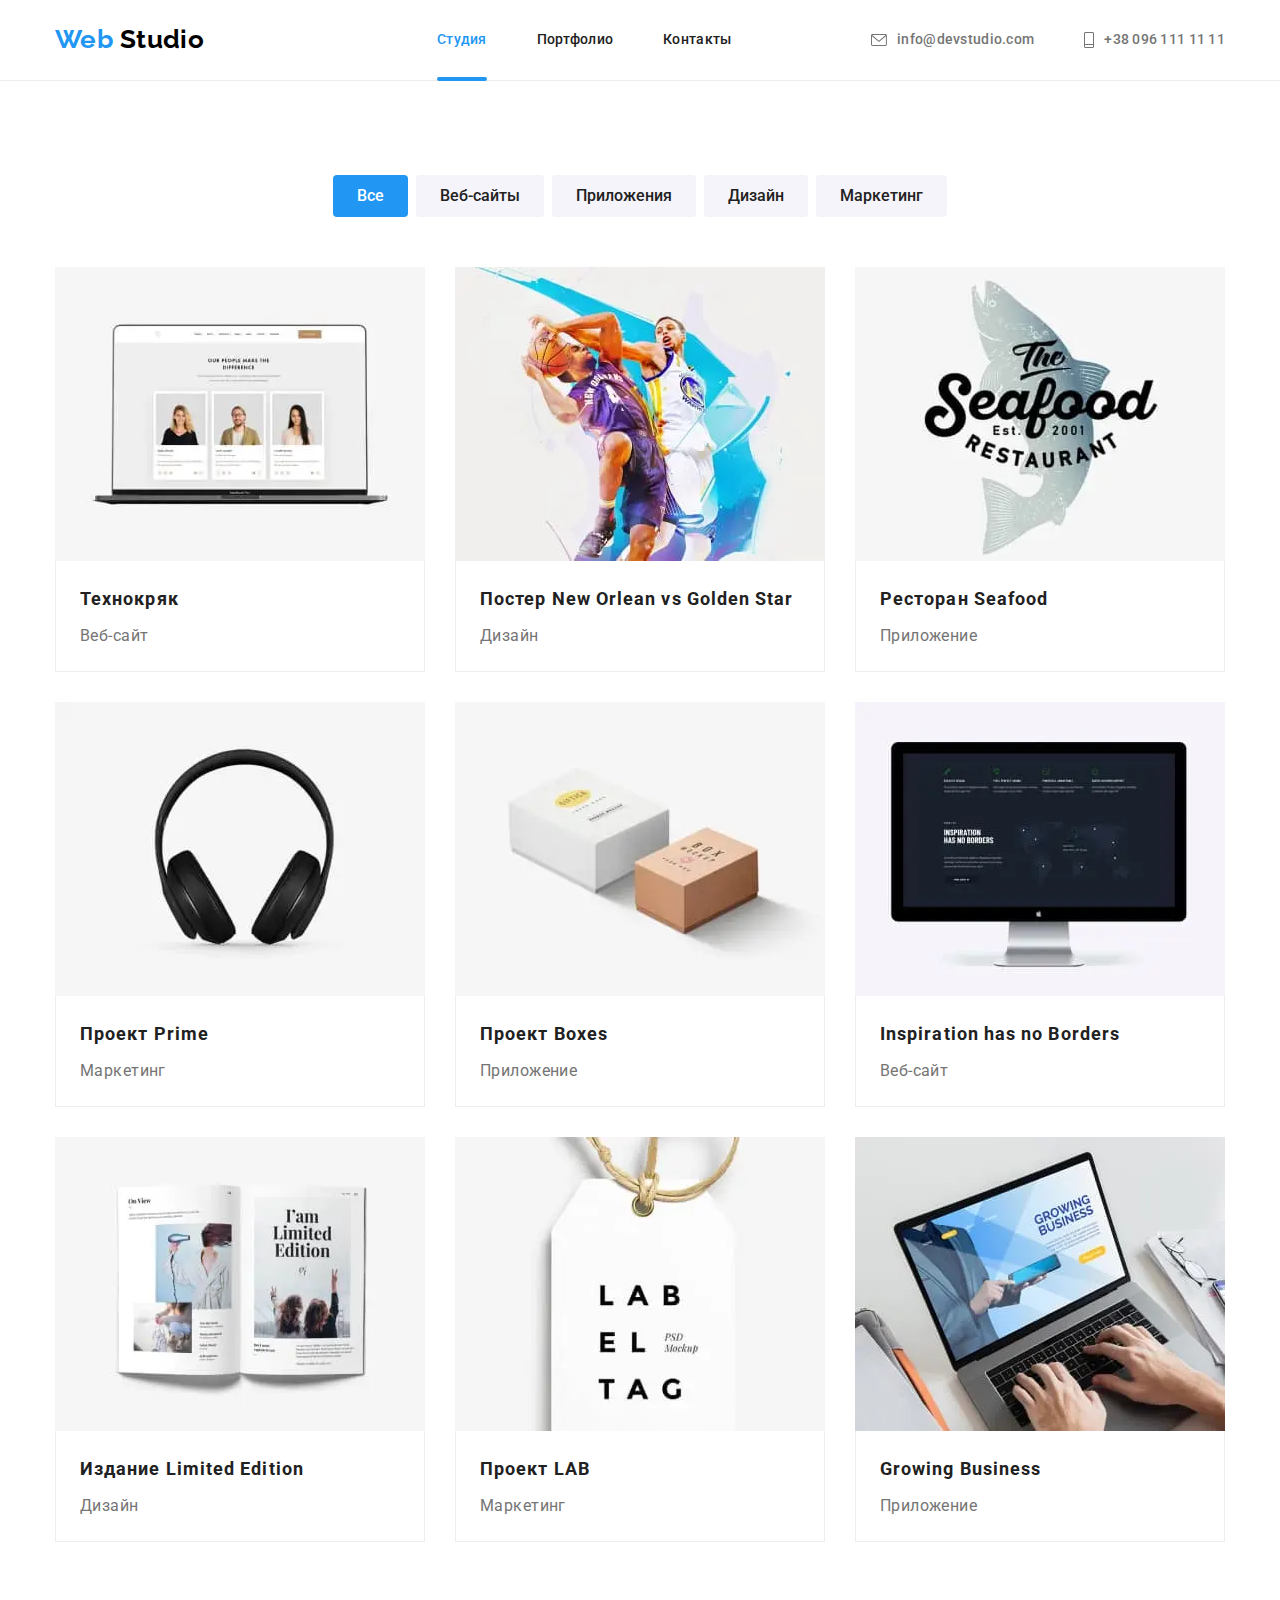
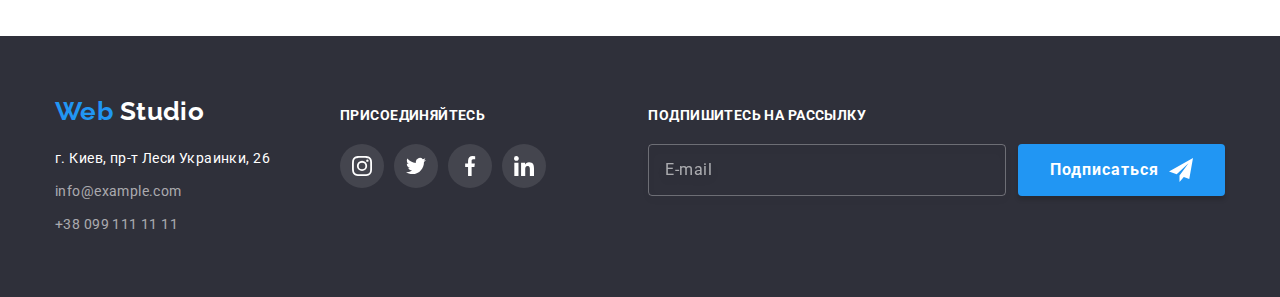
==== portfolio.html @ 39329e1b "makes adaptive layout" ====
<!DOCTYPE html>
<html lang="ru">
  <head>
    <meta charset="UTF-8" />
    <meta http-equiv="X-UA-Compatible" content="IE=edge" />
    <meta name="viewport" content="width=device-width, initial-scale=1.0" />
    <link rel="preconnect" href="https://fonts.googleapis.com" />
    <link rel="preconnect" href="https://fonts.gstatic.com" crossorigin />
    <link
      href="https://fonts.googleapis.com/css2?family=Raleway:wght@700&family=Roboto:wght@400;500;700;900&display=swap"
      rel="stylesheet"
    />
    <link
      rel="stylesheet"
      href="https://cdnjs.cloudflare.com/ajax/libs/modern-normalize/1.1.0/modern-normalize.min.css"
    />
    <link rel="stylesheet" href="./css/main.min.css" type="text/css">
    <title>Студия</title>
  </head>

  <body>
    <header class="header-page">
      <div class="container header-page__container">
        <a href="./index.html" class="logo header-page__logo"
          ><span class="logo__word">Web</span> Studio</a
        >
        <nav class="header-page__nav">
          <ul class="site-nav list">
            <li class="site-nav__item">
              <a href="./index.html" class="site-nav__link site-nav__link--current">Студия</a>
            </li>
            <li class="site-nav__item">
              <a href="./portfolio.html" class="site-nav__link">Портфолио</a>
            </li>
            <li class="site-nav__item"><a href="" class="site-nav__link">Контакты</a></li>
          </ul>
        </nav>
        <ul class="contact-list list">
          <li class="contact-list__item">
            <a href="mailto:info@devstudio.com" class="contact-list__link">
              <svg class="contact-list__icon" width="16" height="12">
                <use href="./images/icons.svg#icon-envelope"></use>
              </svg>
              info@devstudio.com
            </a>
          </li>
          <li class="contact-list__item">
            <a href="tel:+380961111111" class="contact-list__link">
              <svg class="contact-list__icon" width="10" height="16">
                <use href="./images/icons.svg#icon-smartphone"></use>
              </svg>
              +38 096 111 11 11
            </a>
          </li>
        </ul>

        <button type="button" class="header-page_mobile-menu" data-menu-open>
          <svg class="icon-burger" width="40" height="40">
            <use href="./images/icons.svg#icon-menu_burger"></use>
          </svg>
        </button>
      </div>
      <div class="mobile-menu is-hidden" data-menu>
        <div class="mobile-menu__container container">
          <button type="button" class="modal__button--close" data-menu-close>
            <svg class="modal__icon--close" width="18" height="18">
              <use href="./images/icons.svg#icon-close-black"></use>
            </svg>
          </button>
          <nav>
            <ul class="mobile-nav list">
              <li class="mobile-nav__item">
                <a href="./index.html" class="mobile-nav__link ">Студия</a>
              </li>
              <li class="mobile-nav__item">
                <a href="./portfolio.html" class="mobile-nav__link mobile-nav__link--current">Портфолио</a>
              </li>
              <li class="mobile-nav__item"><a href="" class="mobile-nav__link">Контакты</a></li>
            </ul>
          </nav>

          <ul class="mobile-contact-list list">
            <li class="mobile-contact-list__item">
              <a href="tel:+380961111111" class="mobile-contact-list__link"> +38 096 111 11 11 </a>
            </li>
            <li class="mobile-contact-list__item">
              <a href="mailto:info@devstudio.com" class="mobile-contact-list__link">
                info@devstudio.com
              </a>
            </li>
          </ul>
          <ul class="list social-links">
            <li class="social-links__item">
              <a class="social-links__link" href="#">Instagram</a>
            </li>
            <li class="social-links__item">
              <a class="social-links__link" href="#">Twitter</a>
            </li>
            <li class="social-links__item">
              <a class="social-links__link" href="#">Facebook</a>
            </li>
            <li class="social-links__item">
              <a class="social-links__link" href="#">LinkedIn</a>
            </li>
          </ul>
        </div>
      </div>
    </header>

    <main>
      <section class="portfolio-section section">
        <div class="container">
          <!-- Заголовок первого уровня, потом скрыть-->
          <h1 class="visually-hidden">Портфолио</h1>
          <ul class="portfolio-section__nav list">
            <li>
              <button type="button" class="button button--secondary button--active">Все</button>
            </li>
            <li>
              <button type="button" class="button button--secondary">Веб-сайты</button>
            </li>
            <li>
              <button type="button" class="button button--secondary">Приложения</button>
            </li>
            <li>
              <button type="button" class="button button--secondary">Дизайн</button>
            </li>
            <li>
              <button type="button" class="button button--secondary">Маркетинг</button>
            </li>
          </ul>

          <ul class="portfolio-list list">
            <li class="portfolio-list__item">
                <a class="portfolio-list__link" href="">
                  <div class="portfolio-list__overlay" >
                  <picture>
                    <source srcset="./images/portfolio/desktop/img1-desktop.webp 1x, ./images/portfolio/desktop/img1-desktop@2x.webp 2x"
                    media="(min-width: 1200px)"
                    type="image/webp"
                    />
                    <source srcset="./images/portfolio/desktop/img1-desktop.jpg 1x, ./images/portfolio/desktop/img1-desktop@2x.jpg 2x"
                    media="(min-width: 1200px)"
                    />
                    <source srcset="./images/portfolio/tablet/img1-tablet.webp 1x, ./images/portfolio/tablet/img1-tablet@2x.webp 2x"
                    media="(min-width: 768px)"
                    type="image/webp"
                    />
                    <source srcset="./images/portfolio/tablet/img1-tablet.jpg 1x, ./images/portfolio/tablet/img1-tablet@2x.jpg 2x"
                    media="(min-width: 768px)"
                    />
                    <source srcset="./images/portfolio/mobile/img1-mob.webp 1x, ./images/portfolio/mobile/img1-mob@2x.webp 2x"
                    media="(max-width: 767px)"
                    type="image/webp"
                    />
                    <source srcset="./images/portfolio/mobile/img1-mob.jpg 1x, ./images/portfolio/mobile/img1-mob@2x.jpg 2x"
                    media="(max-width: 767px)"
                    />
                      <img
                  src="./images/portfolio/mobile/img1-mob.jpg"
                  class="portfolio-list__img"
                  alt="Технокряк"
                  width="370"
                  height="294"
                      />
                    </picture>
                      <p class="portfolio-list__text">Ресурс предлагает комплексные предложения с разным уровнем функционала и сервисов. Все это позволит посетителю получить исчерпывающие сведения о компании или частном лице.</p>
              </div>
              <div class="portfolio-list__content">
                <h2 class="portfolio-list__title">Технокряк</h2>
                <p class="portfolio-list__descrp">Веб-сайт</p>
              </div>
    
              </a>
            </li>
            <li class="portfolio-list__item">
              <a class="portfolio-list__link" href="">
            <div class="portfolio-list__overlay">    
              <picture>
                    <source srcset="./images/portfolio/desktop/img2-desktop.webp 1x, ./images/portfolio/desktop/img2-desktop@2x.webp 2x"
                    media="(min-width: 1200px)"
                    type="image/webp"
                    />
                    <source srcset="./images/portfolio/desktop/img2-desktop.jpg 1x, ./images/portfolio/desktop/img2-desktop@2x.jpg 2x"
                    media="(min-width: 1200px)"
                    />
                    <source srcset="./images/portfolio/tablet/img2-tablet.webp 1x, ./images/portfolio/tablet/img2-tablet@2x.webp 2x"
                    media="(min-width: 768px)"
                    type="image/webp"
                    />
                    <source srcset="./images/portfolio/tablet/img2-tablet.jpg 1x, ./images/portfolio/tablet/img2-tablet@2x.jpg 2x"
                    media="(min-width: 768px)"
                    />
                    <source srcset="./images/portfolio/mobile/img2-mob.webp 1x, ./images/portfolio/mobile/img2-mob@2x.webp 2x"
                    media="(max-width: 767px)"
                    type="image/webp"
                    />
                    <source srcset="./images/portfolio/mobile/img2-mob.jpg 1x, ./images/portfolio/mobile/img2-mob@2x.jpg 2x"
                    media="(max-width: 767px)"
                    />
                     <img
                  src="./images/portfolio/mobile/img2-mob.jpg"
                  class="portfolio-list__img"
                  alt="Постер New
                Orlean vs Golden Star"
                  width="370"
                  height="294"/>
                    </picture>            
                
                      <p class="portfolio-list__text">Ресурс предлагает комплексные предложения с разным уровнем функционала и сервисов. Все это позволит посетителю получить исчерпывающие сведения о компании или частном лице.</p>
                </div>
              <div class="portfolio-list__content">
                <h2 class="portfolio-list__title"">
                  Постер <span lang="en">New Orlean vs Golden Star</span>
                </h2>
                <p class="portfolio-list__descrp">Дизайн</p>
              </div>
              </a>
            </li>
              
            <li class="portfolio-list__item">
              <a class="portfolio-list__link" href="">
                <div class="portfolio-list__overlay">
                  <picture>
                    <source srcset="./images/portfolio/desktop/img3-desktop.webp 1x, ./images/portfolio/desktop/img3-desktop@2x.webp 2x"
                    media="(min-width: 1200px)"
                    type="image/webp"
                    />
                    <source srcset="./images/portfolio/desktop/img3-desktop.jpg 1x, ./images/portfolio/desktop/img3-desktop@2x.jpg 2x"
                    media="(min-width: 1200px)"
                    />
                    <source srcset="./images/portfolio/tablet/img3-tablet.webp 1x, ./images/portfolio/tablet/img3-tablet@2x.webp 2x"
                    media="(min-width: 768px)"
                    type="image/webp"
                    />
                    <source srcset="./images/portfolio/tablet/img3-tablet.jpg 1x, ./images/portfolio/tablet/img3-tablet@2x.jpg 2x"
                    media="(min-width: 768px)"
                    />
                    <source srcset="./images/portfolio/mobile/img3-mob.webp 1x, ./images/portfolio/mobile/img3-mob@2x.webp 2x"
                    media="(max-width: 767px)"
                    type="image/webp"
                    />
                    <source srcset="./images/portfolio/mobile/img3-mob.jpg 1x, ./images/portfolio/mobile/img3-mob@2x.jpg 2x"
                    media="(max-width: 767px)"
                    />
                     <img
                  src="./images/portfolio/mobile/img3-mob.jpg"
                  class="portfolio-list__img"
                  alt="Ресторан
                Seafood"
                  width="370"
                  height="294"
                />
                    </picture>
                  
                      <p class="portfolio-list__text">Ресурс предлагает комплексные предложения с разным уровнем функционала и сервисов. Все это позволит посетителю получить исчерпывающие сведения о компании или частном лице.</p>
                </div>
              
              <div class="portfolio-list__content">
                <h2 class="portfolio-list__title"">Ресторан <span lang="en">Seafood</span></h2>
                <p class="portfolio-list__descrp">Приложение</p>
              </div>
              </a>
            </li>
            <li class="portfolio-list__item">
              <a class="portfolio-list__link" href="">
                <div class="portfolio-list__overlay">
                  <picture>
                    <source srcset="./images/portfolio/desktop/img4-desktop.webp 1x, ./images/portfolio/desktop/img4-desktop@2x.webp 2x"
                    media="(min-width: 1200px)"
                    type="image/webp"
                    />
                    <source srcset="./images/portfolio/desktop/img4-desktop.jpg 1x, ./images/portfolio/desktop/img4-desktop@2x.jpg 2x"
                    media="(min-width: 1200px)"
                    />
                    <source srcset="./images/portfolio/tablet/img4-tablet.webp 1x, ./images/portfolio/tablet/img4-tablet@2x.webp 2x"
                    media="(min-width: 768px)"
                    type="image/webp"
                    />
                    <source srcset="./images/portfolio/tablet/img4-tablet.jpg 1x, ./images/portfolio/tablet/img4-tablet@2x.jpg 2x"
                    media="(min-width: 768px)"
                    />
                    <source srcset="./images/portfolio/mobile/img4-mob.webp 1x, ./images/portfolio/mobile/img4-mob@2x.webp 2x"
                    media="(max-width: 767px)"
                    type="image/webp"
                    />
                    <source srcset="./images/portfolio/mobile/img4-mob.jpg 1x, ./images/portfolio/mobile/img4-mob@2x.jpg 2x"
                    media="(max-width: 767px)"
                    />
                     <img
                  src="./images/portfolio/mobile/img4-mob.jpg"
                  class="portfolio-list__img"
                  alt="Проект
                Prime"
                  width="370"
                  height="294"
                    />
                    </picture>
                      <p class="portfolio-list__text">Ресурс предлагает комплексные предложения с разным уровнем функционала и сервисов. Все это позволит посетителю получить исчерпывающие сведения о компании или частном лице.</p>
                </div>
              <div class="portfolio-list__content">
                <h2 class="portfolio-list__title"">Проект <span lang="en">Prime</span></h2>
                <p class="portfolio-list__descrp">Маркетинг</p>
              </div>
              </a>
            </li>
            <li class="portfolio-list__item">
              <a class="portfolio-list__link" href="">
                <div class="portfolio-list__overlay">
                  <picture>
                    <source srcset="./images/portfolio/desktop/img5-desktop.webp 1x, ./images/portfolio/desktop/img5-desktop@2x.webp 2x"
                    media="(min-width: 1200px)"
                    type="image/webp"
                    />
                    <source srcset="./images/portfolio/desktop/img5-desktop.jpg 1x, ./images/portfolio/desktop/img5-desktop@2x.jpg 2x"
                    media="(min-width: 1200px)"
                    />
                    <source srcset="./images/portfolio/tablet/img5-tablet.webp 1x, ./images/portfolio/tablet/img5-tablet@2x.webp 2x"
                    media="(min-width: 768px)"
                    type="image/webp"
                    />
                    <source srcset="./images/portfolio/tablet/img5-tablet.jpg 1x, ./images/portfolio/tablet/img5-tablet@2x.jpg 2x"
                    media="(min-width: 768px)"
                    />
                    <source srcset="./images/portfolio/mobile/img5-mob.webp 1x, ./images/portfolio/mobile/img5-mob@2x.webp 2x"
                    media="(max-width: 767px)"
                    type="image/webp"
                    />
                    <source srcset="./images/portfolio/mobile/img5-mob.jpg 1x, ./images/portfolio/mobile/img5-mob@2x.jpg 2x"
                    media="(max-width: 767px)"
                    />
                     <img
                  src="./images/portfolio/mobile/img5-mob.jpg"
                  class="portfolio-list__img"
                  alt="Проект
                Boxes"
                  width="370"
                  height="294"
                />
                    </picture>
                  
               <p class="portfolio-list__text">Ресурс предлагает комплексные предложения с разным уровнем функционала и сервисов. Все это позволит посетителю получить исчерпывающие сведения о компании или частном лице.</p>

                </div>
              
              <div class="portfolio-list__content">
                <h2 class="portfolio-list__title"">Проект <span lang="en">Boxes</span></h2>
                <p class="portfolio-list__descrp">Приложение</p>
              </div>
              </a>
            </li>
            <li class="portfolio-list__item">
              <a class="portfolio-list__link" href="">
                <div class="portfolio-list__overlay">
                   <picture>
                    <source srcset="./images/portfolio/desktop/img6-desktop.webp 1x, ./images/portfolio/desktop/img6-desktop@2x.webp 2x"
                    media="(min-width: 1200px)"
                    type="image/webp"
                    />
                    <source srcset="./images/portfolio/desktop/img6-desktop.jpg 1x, ./images/portfolio/desktop/img6-desktop@2x.jpg 2x"
                    media="(min-width: 1200px)"
                    />
                    <source srcset="./images/portfolio/tablet/img6-tablet.webp 1x, ./images/portfolio/tablet/img6-tablet@2x.webp 2x"
                    media="(min-width: 768px)"
                    type="image/webp"
                    />
                    <source srcset="./images/portfolio/tablet/img6-tablet.jpg 1x, ./images/portfolio/tablet/img6-tablet@2x.jpg 2x"
                    media="(min-width: 768px)"
                    />
                    <source srcset="./images/portfolio/mobile/img6-mob.webp 1x, ./images/portfolio/mobile/img6-mob@2x.webp 2x"
                    media="(max-width: 767px)"
                    type="image/webp"
                    />
                    <source srcset="./images/portfolio/mobile/img6-mob.jpg 1x, ./images/portfolio/mobile/img6-mob@2x.jpg 2x"
                    media="(max-width: 767px)"
                    />
                     <img
                  src="./images/portfolio/mobile/img6-mob.jpg"
                  class="portfolio-list__img"
                  alt="Inspiration
                has no Borders"
                  width="370"
                  height="294"
              />
                    </picture>
                  
                      <p class="portfolio-list__text">Ресурс предлагает комплексные предложения с разным уровнем функционала и сервисов. Все это позволит посетителю получить исчерпывающие сведения о компании или частном лице.</p>

                </div>
              <div class="portfolio-list__content">
                <h2 class="portfolio-list__title"" lang="en">Inspiration has no Borders</h2>
                <p class="portfolio-list__descrp">Веб-сайт</p>
              </div>
              </a>
            </li>
            <li class="portfolio-list__item">
              <a class="portfolio-list__link" href="">
                <div class="portfolio-list__overlay">
                  <picture>
                    <source srcset="./images/portfolio/desktop/img7-desktop.webp 1x, ./images/portfolio/desktop/img7-desktop@2x.webp 2x"
                    media="(min-width: 1200px)"
                    type="image/webp"
                    />
                    <source srcset="./images/portfolio/desktop/img7-desktop.jpg 1x, ./images/portfolio/desktop/img7-desktop@2x.jpg 2x"
                    media="(min-width: 1200px)"
                    />
                    <source srcset="./images/portfolio/tablet/img7-tablet.webp 1x, ./images/portfolio/tablet/img7-tablet@2x.webp 2x"
                    media="(min-width: 768px)"
                    type="image/webp"
                    />
                    <source srcset="./images/portfolio/tablet/img7-tablet.jpg 1x, ./images/portfolio/tablet/img7-tablet@2x.jpg 2x"
                    media="(min-width: 768px)"
                    />
                    <source srcset="./images/portfolio/mobile/img7-mob.webp 1x, ./images/portfolio/mobile/img7-mob@2x.webp 2x"
                    media="(max-width: 767px)"
                    type="image/webp"
                    />
                    <source srcset="./images/portfolio/mobile/img7-mob.jpg 1x, ./images/portfolio/mobile/img7-mob@2x.jpg 2x"
                    media="(max-width: 767px)"
                    />
                     <img
                  src="./images/portfolio/mobile/img7-mob.jpg"
                  class="portfolio-list__img"
                  alt="Издание
                Limited Edition"
                  width="370"
                  height="294"
              />
                    </picture>
                  
                      <p class="portfolio-list__text">Ресурс предлагает комплексные предложения с разным уровнем функционала и сервисов. Все это позволит посетителю получить исчерпывающие сведения о компании или частном лице.</p>
                </div>
              <div class="portfolio-list__content">
                <h2 class="portfolio-list__title"">Издание <span lang="en">Limited Edition</span></h2>
                <p class="portfolio-list__descrp">Дизайн</p>
              </div>
              </a>
            </li>
            <li class="portfolio-list__item">
              <a class="portfolio-list__link" href="">
                <div class="portfolio-list__overlay">
                  <picture>
                    <source srcset="./images/portfolio/desktop/img8-desktop.webp 1x, ./images/portfolio/desktop/img8-desktop@2x.webp 2x"
                    media="(min-width: 1200px)"
                    type="image/webp"
                    />
                    <source srcset="./images/portfolio/desktop/img8-desktop.jpg 1x, ./images/portfolio/desktop/img8-desktop@2x.jpg 2x"
                    media="(min-width: 1200px)"
                    />
                    <source srcset="./images/portfolio/tablet/img8-tablet.webp 1x, ./images/portfolio/tablet/img8-tablet@2x.webp 2x"
                    media="(min-width: 768px)"
                    type="image/webp"
                    />
                    <source srcset="./images/portfolio/tablet/img8-tablet.jpg 1x, ./images/portfolio/tablet/img8-tablet@2x.jpg 2x"
                    media="(min-width: 768px)"
                    />
                    <source srcset="./images/portfolio/mobile/img8-mob.webp 1x, ./images/portfolio/mobile/img8-mob@2x.webp 2x"
                    media="(max-width: 767px)"
                    type="image/webp"
                    />
                    <source srcset="./images/portfolio/mobile/img8-mob.jpg 1x, ./images/portfolio/mobile/img8-mob@2x.jpg 2x"
                    media="(max-width: 767px)"
                    />
                     <img
                  src="./images/portfolio/mobile/img8-mob.jpg"
                  class="portfolio-list__img"
                  alt="Проект LAB"
                  width="370"
                  height="294"
              />
                    </picture>
                  
                      <p class="portfolio-list__text">Ресурс предлагает комплексные предложения с разным уровнем функционала и сервисов. Все это позволит посетителю получить исчерпывающие сведения о компании или частном лице.</p>
                </div>
              <div class="portfolio-list__content">
                <h2 class="portfolio-list__title"">Проект <span lang="en">LAB</span></h2>
                <p class="portfolio-list__descrp">Маркетинг</p>
              </div>
              </a>
            </li>
            <li class="portfolio-list__item">
              <a class="portfolio-list__link" href="">
                <div class="portfolio-list__overlay">
                  <picture>
                    <source srcset="./images/portfolio/desktop/img9-desktop.webp 1x, ./images/portfolio/desktop/img9-desktop@2x.webp 2x"
                    media="(min-width: 1200px)"
                    type="image/webp"
                    />
                    <source srcset="./images/portfolio/desktop/img9-desktop.jpg 1x, ./images/portfolio/desktop/img9-desktop@2x.jpg 2x"
                    media="(min-width: 1200px)"
                    />
                    <source srcset="./images/portfolio/tablet/img9-tablet.webp 1x, ./images/portfolio/tablet/img9-tablet@2x.webp 2x"
                    media="(min-width: 768px)"
                    type="image/webp"
                    />
                    <source srcset="./images/portfolio/tablet/img9-tablet.jpg 1x, ./images/portfolio/tablet/img9-tablet@2x.jpg 2x"
                    media="(min-width: 768px)"
                    />
                    <source srcset="./images/portfolio/mobile/img9-mob.webp 1x, ./images/portfolio/mobile/img9-mob@2x.webp 2x"
                    media="(max-width: 767px)"
                    type="image/webp"
                    />
                    <source srcset="./images/portfolio/mobile/img9-mob.jpg 1x, ./images/portfolio/mobile/img9-mob@2x.jpg 2x"
                    media="(max-width: 767px)"
                    />
                     <img
                  src="./images/portfolio/mobile/img9-mob.jpg"
                  class="portfolio-list__img"
                  alt="Growing
                Business"
                  width="370"
                  height="294"
              />
                    </picture>
                  
                      <p class="portfolio-list__text">Ресурс предлагает комплексные предложения с разным уровнем функционала и сервисов. Все это позволит посетителю получить исчерпывающие сведения о компании или частном лице.</p>
                </div>
              <div class="portfolio-list__content">
                <h2 class="portfolio-list__title"" lang="en">Growing Business</h2>
                <p class="portfolio-list__descrp">Приложение</p>
              </div>
              </a>
            </li>
          </ul>
        </div>
      </section>
    </main>

    <footer class="page-footer">
      <div class="page-footer__container container">
        <div class="page-footer__address">
          <a href="./index.html" class="logo page-footer__logo">
            <span class="logo__word">Web</span> Studio
          </a>
          <address>
            <ul class="page-footer__list list">
              <li class="page-footer__item">
                <a
                  href="https://goo.gl/maps/piqngm7oDQpEDh6u6"
                  class="page-footer__link--address"
                  target="_blank"
                  rel="noopener nofollow noreferrer"
                >
                  г. Киев, пр-т Леси Украинки, 26</a
                >
              </li>
              <li class="page-footer__item">
                <a href="mailto:info@example.com" class="page-footer__link--mail"
                  >info@example.com</a
                >
              </li>
              <li class="page-footer__item">
                <a href="tel:+380991111111" class="page-footer__link--tel">+38 099 111 11 11</a>
              </li>
            </ul>
          </address>
        </div>
        <div class="page-footer__social">
          <p class="page-footer__title">присоединяйтесь</p>
          <ul class="list social-list">
            <li class="social-list__item">
              <a class="social-list__link social-list__link--dark" href="">
                <svg class="social-list__icon" width="20" height="20">
                  <use href="./images/icons.svg#icon-instagram2"></use>
                </svg>
              </a>
            </li>
            <li class="social-list__item">
              <a class="social-list__link social-list__link--dark" href="">
                <svg class="social-list__icon" width="20" height="20">
                  <use href="./images/icons.svg#icon-twitter2"></use>
                </svg>
              </a>
            </li>
            <li class="social-list__item">
              <a class="social-list__link social-list__link--dark" href="">
                <svg class="social-list__icon" width="20" height="20">
                  <use href="./images/icons.svg#icon-facebook2"></use>
                </svg>
              </a>
            </li>
            <li class="social-list__item">
              <a class="social-list__link social-list__link--dark" href="">
                <svg class="social-list__icon" width="20" height="20">
                  <use href="./images/icons.svg#icon-linkedin2"></use>
                </svg>
              </a>
            </li>
          </ul>
        </div>
        <div class="page-footer__subscribe">
          <p class="page-footer__title">Подпишитесь на рассылку</p>

          <form class="page-footer__form">
            <label for="footer-email" class="page-footer__label"></label>
            <input
              class="page-footer__input"
              type="email"
              name="email"
              placeholder="E-mail"
              id="footer-email"
            />
            <button class="page-footer__button button--primary" type="submit">
              Подписаться
              <svg class="page-footer__icon--send" width="24" height="24">
                <use href="./images/icons.svg#icon-send"></use>
              </svg>
            </button>
          </form>
        </div>
      </div>
    </footer>
    <script src="./js/mobile-menu.js"></script>
  </body>
</html>
---- css/main.min.css ----
:root{--title-text-color: #212121;--primary-text-color: #757575;--accent-color: #2196f3;--button-white-color: #ffffff;--background-section: #2f303a;--background-color: #f5f4fa}.visually-hidden{position:absolute;width:1px;height:1px;margin:-1px;border:0;padding:0;white-space:nowrap;-webkit-clip-path:inset(100%);clip-path:inset(100%);clip:rect(0 0 0 0);overflow:hidden}html{-webkit-box-sizing:border-box;box-sizing:border-box}*,*::after,*::before{-webkit-box-sizing:inherit;box-sizing:inherit}h1,h2,h3,h4,h5,h6,p{margin-top:0}a{text-decoration:none;color:inherit}address{font-style:normal}body{color:var(--primary-text-color);font-family:"Roboto",sans-serif;letter-spacing:.03em;font-size:14px;line-height:1.71}.list{list-style:none;padding-left:0;margin:0}.container{padding-left:15px;padding-right:15px;margin-left:auto;margin-right:auto;max-width:480px}@media screen and (min-width: 768px){.container{max-width:768px}}@media screen and (min-width: 1200px){.container{max-width:1200px}}.section{padding-top:60px;padding-bottom:60px}@media screen and (min-width: 1200px){.section{padding-top:94px;padding-bottom:94px}}.backdrop{position:fixed;top:0;left:0;width:100%;height:100%;opacity:1;background-color:rgba(0,0,0,.2);-webkit-transition:opacity 250ms cubic-bezier(0.4, 0, 0.2, 1),visibility 250ms cubic-bezier(0.4, 0, 0.2, 1);transition:opacity 250ms cubic-bezier(0.4, 0, 0.2, 1),visibility 250ms cubic-bezier(0.4, 0, 0.2, 1);overflow-y:scroll}.backdrop.is-hidden{visibility:hidden;opacity:0;pointer-events:none}.button{font-size:16px;text-align:center;cursor:pointer;font-family:inherit;border-color:rgba(0,0,0,0);border-radius:4px}.button--primary{color:var(--button-white-color);background-color:var(--accent-color);font-weight:700;line-height:1.88;letter-spacing:.06em;padding:10px 32px;min-width:200px;-webkit-transition:color 250ms cubic-bezier(0.4, 0, 0.2, 1),background-color 250ms cubic-bezier(0.4, 0, 0.2, 1);transition:color 250ms cubic-bezier(0.4, 0, 0.2, 1),background-color 250ms cubic-bezier(0.4, 0, 0.2, 1)}.button--primary:hover,.button--primary:focus{outline:none;color:var(--title-text-color);background-color:var(--background-color)}.button--secondary{display:inline-block;color:var(--title-text-color);background-color:var(--background-color);font-weight:500;line-height:1.62;padding:6px 22px;-webkit-transition:color 250ms cubic-bezier(0.4, 0, 0.2, 1),background-color 250ms cubic-bezier(0.4, 0, 0.2, 1);transition:color 250ms cubic-bezier(0.4, 0, 0.2, 1),background-color 250ms cubic-bezier(0.4, 0, 0.2, 1)}.button--secondary:not(:last-child){margin-right:8px}.button--secondary:hover,.button--secondary:focus{outline:none;color:var(--button-white-color);background-color:var(--accent-color)}.logo{color:#000;text-decoration:none;font-family:"Raleway",sans-serif;font-weight:700;font-size:26px;line-height:1.2}.logo:focus{outline:none}.logo__word{color:#2196f3}.section-title{color:var(--title-text-color);font-size:36px;line-height:1.16;text-align:center;margin-top:0px;margin-bottom:50px}.social-list{display:-webkit-box;display:-ms-flexbox;display:flex;gap:10px;-webkit-box-align:center;-ms-flex-align:center;align-items:center;-webkit-box-pack:center;-ms-flex-pack:center;justify-content:center}.social-list__link{width:44px;height:44px;border-radius:50%;fill:#afb1b8;padding:12px;display:-webkit-box;display:-ms-flexbox;display:flex;background-color:inherit;-webkit-transition:background-color 250ms cubic-bezier(0.4, 0, 0.2, 1);transition:background-color 250ms cubic-bezier(0.4, 0, 0.2, 1)}.social-list__link:hover,.social-list__link:focus{outline:none;background-color:var(--accent-color);border-radius:50%;width:44px;height:44px}.social-list__icon{fill:#afb1b8;-webkit-transition:fill 250ms cubic-bezier(0.4, 0, 0.2, 1);transition:fill 250ms cubic-bezier(0.4, 0, 0.2, 1)}.social-list__link:hover .social-list__icon,.social-list__link:focus .social-list__icon{outline:none;fill:var(--button-white-color)}.modal{padding:40px;width:96%;height:96%;max-width:528px;max-height:581px;position:absolute;top:50%;left:50%;overflow:auto;-webkit-transform:translate(-50%, -50%) scale(1);transform:translate(-50%, -50%) scale(1);background-color:var(--button-white-color);-webkit-box-shadow:0px 1px 3px rgba(0,0,0,.12),0px 1px 1px rgba(0,0,0,.14),0px 2px 1px rgba(0,0,0,.2);box-shadow:0px 1px 3px rgba(0,0,0,.12),0px 1px 1px rgba(0,0,0,.14),0px 2px 1px rgba(0,0,0,.2);border-radius:4px;-webkit-transition-property:-webkit-transform;transition-property:-webkit-transform;transition-property:transform;transition-property:transform, -webkit-transform;-webkit-transition-duration:250ms;transition-duration:250ms;-webkit-transition-timing-function:cubic-bezier(0.4, 0, 0.2, 1);transition-timing-function:cubic-bezier(0.4, 0, 0.2, 1)}.backdrop.is-hidden .modal{-webkit-transform:translate(-50%, -50%) scale(0);transform:translate(-50%, -50%) scale(0)}@media screen and (max-width: 1199px){.modal{max-width:450px;max-height:609px}}.modal__title{display:block;margin-bottom:12px;text-align:center;color:var(--title-text-color);font-weight:700;font-size:20px;line-height:1.5}@media screen and (min-width: 1200px){.modal__title{line-height:1.15}}.modal__label{display:block;font-size:12px;line-height:1.17;letter-spacing:.01em;color:var(--primary-text-color);margin-bottom:4px}.modal__field{display:block;position:relative;margin-bottom:10px}.modal__input{width:100%;border:1px solid rgba(33,33,33,.2);border-radius:4px;padding-top:10px;padding-bottom:10px;padding-left:40px;padding-right:40px;-webkit-transition:border 250ms cubic-bezier(0.4, 0, 0.2, 1);transition:border 250ms cubic-bezier(0.4, 0, 0.2, 1)}.modal__field:focus-within .modal__input{outline:rgba(0,0,0,0);border:1px solid var(--accent-color)}.modal__icon{position:absolute;top:50%;left:12px;-webkit-transform:translateY(-50%);transform:translateY(-50%);-webkit-transition:fill 250ms cubic-bezier(0.4, 0, 0.2, 1);transition:fill 250ms cubic-bezier(0.4, 0, 0.2, 1)}.modal__field:focus-within .modal__icon{fill:var(--accent-color)}.modal__field--textarea{display:block;line-height:0}.modal__textarea{resize:none;padding:12px 16px;width:100%;height:120px;margin-bottom:20px;border:1px solid rgba(33,33,33,.2);border-radius:4px;-webkit-transition:border 250ms cubic-bezier(0.4, 0, 0.2, 1);transition:border 250ms cubic-bezier(0.4, 0, 0.2, 1)}.modal__textarea::-webkit-input-placeholder{font-size:14px;line-height:1.14;letter-spacing:.01em;color:rgba(117,117,117,.5)}.modal__textarea::-moz-placeholder{font-size:14px;line-height:1.14;letter-spacing:.01em;color:rgba(117,117,117,.5)}.modal__textarea:-ms-input-placeholder{font-size:14px;line-height:1.14;letter-spacing:.01em;color:rgba(117,117,117,.5)}.modal__textarea::-ms-input-placeholder{font-size:14px;line-height:1.14;letter-spacing:.01em;color:rgba(117,117,117,.5)}.modal__textarea::placeholder{font-size:14px;line-height:1.14;letter-spacing:.01em;color:rgba(117,117,117,.5)}.modal__field--textarea:focus-within .modal__textarea{outline:rgba(0,0,0,0);border:1px solid var(--accent-color)}.modal__agreement{position:relative}.modal__checkbox{display:-webkit-box;display:-ms-flexbox;display:flex;-webkit-box-pack:center;-ms-flex-pack:center;justify-content:center}.modal__label--checkbox{display:-webkit-box;display:-ms-flexbox;display:flex;-ms-flex-wrap:wrap;flex-wrap:wrap;-webkit-box-align:center;-ms-flex-align:center;align-items:center;line-height:1.71;cursor:pointer;margin-bottom:30px;text-align:center}.modal__label--checkbox:hover{color:var(--accent-color)}@media screen and (max-width: 1199px){.modal__label--checkbox{font-size:12px;line-height:1.16}}.modal__link{text-decoration:underline;color:var(--accent-color);margin-left:3px}.modal__link:focus{outline:rgba(0,0,0,0);font-weight:600}.modal__icon--uncheck{display:inline-block;width:16px;height:15px;border:2px solid var(--title-text-color);border-radius:2px;margin-right:7px;-webkit-transition:background-color 250ms cubic-bezier(0.4, 0, 0.2, 1),border 250ms cubic-bezier(0.4, 0, 0.2, 1);transition:background-color 250ms cubic-bezier(0.4, 0, 0.2, 1),border 250ms cubic-bezier(0.4, 0, 0.2, 1)}.modal__checkbox:checked~.modal__icon--uncheck{background-color:var(--accent-color);border:none}.modal__checkbox:focus~.modal__icon--uncheck{border:2px solid var(--accent-color)}.modal__icon--check{position:absolute;fill:rgba(0,0,0,0);top:4.5px;left:0;padding-top:3.5px;padding-right:1.5px;padding-bottom:3px;padding-left:3px;-webkit-transition:fill 250ms cubic-bezier(0.4, 0, 0.2, 1);transition:fill 250ms cubic-bezier(0.4, 0, 0.2, 1)}.modal__checkbox:checked~.modal__icon--check{fill:var(--button-white-color)}@media screen and (max-width: 1199px){.modal__icon--check{top:0}}.modal__button{display:block;border:rgba(0,0,0,0);padding:10px 55px;margin-right:auto;margin-left:auto;-webkit-box-shadow:0px 4px 4px rgba(0,0,0,.15);box-shadow:0px 4px 4px rgba(0,0,0,.15);border-radius:4px;font-size:16px;-webkit-transition:color 250ms cubic-bezier(0.4, 0, 0.2, 1),background-color 250ms cubic-bezier(0.4, 0, 0.2, 1);transition:color 250ms cubic-bezier(0.4, 0, 0.2, 1),background-color 250ms cubic-bezier(0.4, 0, 0.2, 1)}.modal__button:hover,.modal__button:focus{color:var(--button-white-color);background-color:#188ce8}.modal__button--close{position:absolute;display:-webkit-box;display:-ms-flexbox;display:flex;-webkit-box-pack:center;-ms-flex-pack:center;justify-content:center;-webkit-box-align:center;-ms-flex-align:center;align-items:center;width:30px;height:30px;padding:0;top:8px;right:8px;background-color:#fff;border:1px solid rgba(0,0,0,.1);border-radius:50%;-webkit-transition:border 250ms cubic-bezier(0.4, 0, 0.2, 1);transition:border 250ms cubic-bezier(0.4, 0, 0.2, 1)}.modal__button--close:hover,.modal__button--close:focus{outline:none;border:1px solid var(--accent-color)}.modal__icon--close{display:block;fill:#000;-webkit-transition:fill 250ms cubic-bezier(0.4, 0, 0.2, 1);transition:fill 250ms cubic-bezier(0.4, 0, 0.2, 1)}.modal__button--close:hover .modal__icon--close,.modal__button--close:focus .modal__icon--close{fill:var(--accent-color)}@media screen and (max-width: 767px){.mobile-menu{position:fixed;top:0;left:0;width:100%;height:100%;overflow:auto;z-index:100;visibility:visible;opacity:1;pointer-events:auto;background-color:#fff;-webkit-transition:opacity 250ms cubic-bezier(0.4, 0, 0.2, 1),visibility 250ms cubic-bezier(0.4, 0, 0.2, 1);transition:opacity 250ms cubic-bezier(0.4, 0, 0.2, 1),visibility 250ms cubic-bezier(0.4, 0, 0.2, 1)}.mobile-menu.is-hidden{visibility:hidden;opacity:0;pointer-events:none}.mobile-menu__container{position:relative;padding:48px 40px}.mobile-nav{margin-bottom:302px}.mobile-nav__item:not(:last-child){margin-bottom:32px}.mobile-nav__link{display:block;color:var(--title-text-color);text-decoration:none;font-weight:500;font-size:40px;line-height:1.18;letter-spacing:.02em;-webkit-transition:color 250ms cubic-bezier(0.4, 0, 0.2, 1);transition:color 250ms cubic-bezier(0.4, 0, 0.2, 1)}.mobile-nav__link:hover,.mobile-nav__link:focus{outline:none;color:var(--accent-color)}.mobile-nav__link--current{color:var(--accent-color)}.mobile-contact-list__tel{display:block;font-weight:500;font-size:34px;line-height:1.18;letter-spacing:.02em;color:var(--accent-color);margin-bottom:32px}.mobile-contact-list__mail{display:block;font-weight:500;font-size:24px;line-height:1.17;letter-spacing:.02em;color:var(--primary-text-color);margin-bottom:64px}.social-links{display:-webkit-box;display:-ms-flexbox;display:flex}.social-links__item{padding-right:10px}.social-links__item:not(:first-child){padding-left:10px}.social-links__item:not(:last-child){border-right:1px solid rgba(33,33,33,.2)}.social-links__link{font-weight:500;font-size:18px;line-height:1.22;letter-spacing:.02em;color:var(--accent-color)}.mobile-menu__button--close{position:absolute;display:-webkit-box;display:-ms-flexbox;display:flex;-webkit-box-pack:center;-ms-flex-pack:center;justify-content:center;-webkit-box-align:center;-ms-flex-align:center;align-items:center;padding:0;top:10px;right:15px;border:none;background-color:#fff}.icon-close_burger:hover,.icon-close_burger:focus{fill:var(--accent-color)}}@media screen and (min-width: 768px){.mobile-menu{display:none}}.clients-section__list{display:-webkit-box;display:-ms-flexbox;display:flex;-ms-flex-wrap:wrap;flex-wrap:wrap;gap:30px}.clients-section__item{height:92px;width:calc((100% - 30px)/2)}@media screen and (min-width: 768px){.clients-section__item{width:calc((100% - 60px)/3)}}@media screen and (min-width: 1200px){.clients-section__item{width:calc((100% - 150px)/6)}}.clients-section__link{display:-webkit-box;display:-ms-flexbox;display:flex;width:100%;height:100%;-webkit-box-align:center;-ms-flex-align:center;align-items:center;-webkit-box-pack:center;-ms-flex-pack:center;justify-content:center;border:1px solid #afb1b8;border-radius:4px;-webkit-transition:border 250ms cubic-bezier(0.4, 0, 0.2, 1);transition:border 250ms cubic-bezier(0.4, 0, 0.2, 1)}.clients-section__link:focus{outline:none;border:1px solid var(--accent-color)}.clients-section__link:hover{border:1px solid var(--accent-color)}.clients-section__icon{display:block;fill:#afb1b8;-webkit-transition:fill 250ms cubic-bezier(0.4, 0, 0.2, 1);transition:fill 250ms cubic-bezier(0.4, 0, 0.2, 1)}.clients-section__link:hover .clients-section__icon,.clients-section__link:focus .clients-section__icon{fill:var(--accent-color)}.features-section{padding-bottom:30px}@media screen and (min-width: 768px){.features-section{padding-bottom:60px}}@media screen and (min-width: 1200px){.features-section{padding-bottom:47px}}@media screen and (min-width: 768px){.features-section__list{display:-webkit-box;display:-ms-flexbox;display:flex;-ms-flex-wrap:wrap;flex-wrap:wrap;gap:30px}}@media screen and (max-width: 767px){.feature-section__item{text-align:center}.feature-section__item:not(:last-child){margin-bottom:30px}}@media screen and (min-width: 768px){.feature-section__item{width:calc((100% - 30px)/2)}}@media screen and (min-width: 1200px){.feature-section__item{width:calc((100% - 90px)/4)}}.feature-section__icon{height:120px;background-color:#f5f4fa;border-radius:4px;margin-bottom:30px;width:100%;padding:25px 0}@media screen and (min-width: 768px){.feature-section__icon{width:354px;padding:25px 142px}}@media screen and (min-width: 1200px){.feature-section__icon{width:270px;padding:25px 100px}}.features-section__title{color:var(--title-text-color);font-size:14px;line-height:1.14;text-transform:uppercase;margin-top:0px;margin-bottom:10px}.features-section__text{line-height:1.17;margin-bottom:0;margin-top:0}@media screen and (max-width: 767px){.features-section__text{text-align:left}}.page-footer{background-color:var(--background-section);padding-top:60px;padding-bottom:60px}.page-footer__container{text-align:center;-webkit-box-align:baseline;-ms-flex-align:baseline;align-items:baseline}@media screen and (min-width: 768px){.page-footer__container{display:-webkit-box;display:-ms-flexbox;display:flex;-ms-flex-wrap:wrap;flex-wrap:wrap;-webkit-column-gap:165px;-moz-column-gap:165px;column-gap:165px;row-gap:60px;-webkit-box-pack:center;-ms-flex-pack:center;justify-content:center}}@media screen and (min-width: 1200px){.page-footer__container{gap:70px;-webkit-box-pack:start;-ms-flex-pack:start;justify-content:start;text-align:start}}@media screen and (max-width: 767px){.page-footer__list{margin-bottom:60px}}@media screen and (max-width: 767px){.page-footer__social{margin-bottom:60px}}.page-footer__logo{display:block;color:var(--button-white-color);margin-bottom:20px}.page-footer__title{display:block;font-size:14px;font-weight:700;line-height:1.14;color:var(--button-white-color);margin-bottom:20px;text-transform:uppercase}.page-footer__item:not(:last-child){margin-bottom:8px}@media screen and (min-width: 1200px){.page-footer__item:not(:last-child){margin-bottom:9px}}.page-footer__link--address{font-style:normal;color:var(--button-white-color);text-decoration:none;font-size:14px;line-height:1.71}.page-footer__link--address:focus{outline:none}.page-footer__link--mail,.page-footer__link--tel{font-style:normal;color:rgba(255,255,255,.6);text-decoration:none;font-size:14px;line-height:1.71;-webkit-transition:color 250ms cubic-bezier(0.4, 0, 0.2, 1);transition:color 250ms cubic-bezier(0.4, 0, 0.2, 1)}.page-footer__link--mail:hover,.page-footer__link--mail:focus,.page-footer__link--tel:hover,.page-footer__link--tel:focus{outline:none;color:var(--accent-color)}.social-list__link--dark{background-color:rgba(255,255,255,.1)}.social-list__link--dark:hover,.social-list__link--dark:focus{outline:none;background-color:var(--accent-color)}.page-footer__subscribe{text-align:center}@media screen and (min-width: 1200px){.page-footer__subscribe{text-align:start;margin-left:auto}}@media screen and (min-width: 1200px){.page-footer__form{display:-webkit-box;display:-ms-flexbox;display:flex}}.page-footer__input{width:100%;padding:15px 16px;background-color:rgba(0,0,0,0);border:1px solid rgba(255,255,255,.3);-webkit-filter:drop-shadow(0px 4px 4px rgba(0, 0, 0, 0.15));filter:drop-shadow(0px 4px 4px rgba(0, 0, 0, 0.15));border-radius:4px;font-size:16px;line-height:1.25;letter-spacing:.03em;color:var(--button-white-color)}@media screen and (max-width: 767px){.page-footer__input{margin-bottom:20px}}@media screen and (min-width: 768px){.page-footer__input{width:450px;margin-bottom:20px}}@media screen and (min-width: 1200px){.page-footer__input{width:358px;margin-bottom:0}}.page-footer__input::-webkit-input-placeholder{font-size:16px;line-height:1.25;letter-spacing:.03em;color:rgba(255,255,255,.6)}.page-footer__input::-moz-placeholder{font-size:16px;line-height:1.25;letter-spacing:.03em;color:rgba(255,255,255,.6)}.page-footer__input:-ms-input-placeholder{font-size:16px;line-height:1.25;letter-spacing:.03em;color:rgba(255,255,255,.6)}.page-footer__input::-ms-input-placeholder{font-size:16px;line-height:1.25;letter-spacing:.03em;color:rgba(255,255,255,.6)}.page-footer__input::placeholder{font-size:16px;line-height:1.25;letter-spacing:.03em;color:rgba(255,255,255,.6)}.page-footer__input:focus{outline:rgba(0,0,0,0);border:1px solid var(--button-white-color)}.page-footer__button{display:-webkit-box;display:-ms-flexbox;display:flex;-webkit-box-pack:center;-ms-flex-pack:center;justify-content:center;-webkit-box-align:center;-ms-flex-align:center;align-items:center;gap:10px;font-size:16px;letter-spacing:.06em;border:rgba(0,0,0,0);-webkit-box-shadow:0px 4px 4px rgba(0,0,0,.15);box-shadow:0px 4px 4px rgba(0,0,0,.15);border-radius:4px;margin-right:auto;margin-left:auto}@media screen and (min-width: 1200px){.page-footer__button{margin-left:12px;margin-right:0}}.page-footer__icon--send{fill:var(--button-white-color);-webkit-transition:fill 250ms cubic-bezier(0.4, 0, 0.2, 1);transition:fill 250ms cubic-bezier(0.4, 0, 0.2, 1)}.page-footer__button:hover .page-footer__icon--send,.page-footer__button:focus .page-footer__icon--send{fill:#000}.header-page{border-bottom:1px solid #ececec}.header-page__container{display:-webkit-box;display:-ms-flexbox;display:flex;-webkit-box-align:center;-ms-flex-align:center;align-items:center;-webkit-box-pack:justify;-ms-flex-pack:justify;justify-content:space-between}@media screen and (max-width: 767px){.header-page__logo{padding-top:16px;padding-bottom:16px}}@media screen and (min-width: 1200px){.header-page__logo{margin-right:93px}}.header-page_mobile-menu{background-color:rgba(0,0,0,0);border:none;padding:0;line-height:0}@media screen and (min-width: 768px){.header-page_mobile-menu{display:none}}@media screen and (max-width: 767px){.site-nav{display:none}}@media screen and (min-width: 768px){.site-nav{display:-webkit-box;display:-ms-flexbox;display:flex;-webkit-box-align:center;-ms-flex-align:center;align-items:center}}@media screen and (min-width: 768px){.site-nav__item:not(:last-child){margin-right:50px}}.site-nav__link{position:relative;display:block;padding-top:32px;padding-bottom:32px;color:var(--title-text-color);text-decoration:none;font-weight:500;line-height:1.14;letter-spacing:.02em;-webkit-transition:color 250ms cubic-bezier(0.4, 0, 0.2, 1);transition:color 250ms cubic-bezier(0.4, 0, 0.2, 1)}.site-nav__link:hover,.site-nav__link:focus{outline:none;color:var(--accent-color)}.site-nav__link--current{color:var(--accent-color);display:block}.site-nav__link--current::after{content:"";position:absolute;bottom:0;left:0;-webkit-transform:translateY(1px);transform:translateY(1px);display:block;width:100%;height:4px;border-radius:2px;background-color:var(--accent-color)}@media screen and (max-width: 767px){.contact-list{display:none}}@media screen and (min-width: 768px)and (max-width: 1199px){.contact-list{display:-webkit-box;display:-ms-flexbox;display:flex;-webkit-box-orient:vertical;-webkit-box-direction:normal;-ms-flex-direction:column;flex-direction:column;-webkit-box-align:start;-ms-flex-align:start;align-items:start;gap:10px}}@media screen and (min-width: 1200px){.contact-list{display:-webkit-box;display:-ms-flexbox;display:flex}}@media screen and (min-width: 1200px){.contact-list__item{display:-webkit-box;display:-ms-flexbox;display:flex;text-align:center}.contact-list__item:not(:last-child){margin-right:50px}}.contact-list__link{color:var(--primary-text-color);text-decoration:none;font-weight:500;line-height:1.14;letter-spacing:.02em;-webkit-transition:color 250ms cubic-bezier(0.4, 0, 0.2, 1);transition:color 250ms cubic-bezier(0.4, 0, 0.2, 1);display:-webkit-box;display:-ms-flexbox;display:flex;-webkit-box-align:center;-ms-flex-align:center;align-items:center;-webkit-box-pack:center;-ms-flex-pack:center;justify-content:center}.contact-list__link:hover,.contact-list__link:focus{outline:none;color:var(--accent-color)}@media screen and (min-width: 1200px){.contact-list__link{-webkit-box-align:center;-ms-flex-align:center;align-items:center;display:-webkit-box;display:-ms-flexbox;display:flex;padding-top:32px;padding-bottom:32px}}.contact-list__icon{margin-right:10px;fill:currentColor}.hero-section{background-color:var(--background-section);text-align:center;background-position:center;background-size:cover;background-image:-webkit-gradient(linear, left top, right top, from(rgba(47, 48, 58, 0.4)), to(rgba(47, 48, 58, 0.4))),url(../../images/hero-background/hero-bg-mob.jpg);background-image:linear-gradient(to right, rgba(47, 48, 58, 0.4), rgba(47, 48, 58, 0.4)),url(../../images/hero-background/hero-bg-mob.jpg)}@media(min-device-pixel-ratio: 2),(-webkit-min-device-pixel-ratio: 2),(min-resolution: 192dpi),(min-resolution: 2dppx){.hero-section{background-image:-webkit-gradient(linear, left top, right top, from(rgba(47, 48, 58, 0.4)), to(rgba(47, 48, 58, 0.4))),url(../../images/hero-background/hero-bg-mob@2x.jpg);background-image:linear-gradient(to right, rgba(47, 48, 58, 0.4), rgba(47, 48, 58, 0.4)),url(../../images/hero-background/hero-bg-mob@2x.jpg)}}@media screen and (max-width: 1199px){.hero-section{padding-top:118px;padding-bottom:118px}}@media screen and (min-width: 768px){.hero-section{background-image:-webkit-gradient(linear, left top, right top, from(rgba(47, 48, 58, 0.4)), to(rgba(47, 48, 58, 0.4))),url(../../images/hero-background/hero-bg-tablet.jpg);background-image:linear-gradient(to right, rgba(47, 48, 58, 0.4), rgba(47, 48, 58, 0.4)),url(../../images/hero-background/hero-bg-tablet.jpg)}}@media screen and (min-width: 768px)and (min-device-pixel-ratio: 2),screen and (min-width: 768px)and (-webkit-min-device-pixel-ratio: 2),screen and (min-width: 768px)and (min-resolution: 192dpi),screen and (min-width: 768px)and (min-resolution: 2dppx){.hero-section{background-image:-webkit-gradient(linear, left top, right top, from(rgba(47, 48, 58, 0.4)), to(rgba(47, 48, 58, 0.4))),url(../../images/hero-background/hero-bg-tablet@2x.jpg);background-image:linear-gradient(to right, rgba(47, 48, 58, 0.4), rgba(47, 48, 58, 0.4)),url(../../images/hero-background/hero-bg-tablet@2x.jpg)}}@media screen and (min-width: 1200px){.hero-section{padding-top:200px;padding-bottom:200px;max-width:1600px;margin-right:auto;margin-left:auto;background-image:-webkit-gradient(linear, left top, right top, from(rgba(47, 48, 58, 0.4)), to(rgba(47, 48, 58, 0.4))),url(../../images/hero-background/hero-bg-desk.jpg);background-image:linear-gradient(to right, rgba(47, 48, 58, 0.4), rgba(47, 48, 58, 0.4)),url(../../images/hero-background/hero-bg-desk.jpg)}}@media screen and (min-width: 1200px)and (min-device-pixel-ratio: 2),screen and (min-width: 1200px)and (-webkit-min-device-pixel-ratio: 2),screen and (min-width: 1200px)and (min-resolution: 192dpi),screen and (min-width: 1200px)and (min-resolution: 2dppx){.hero-section{background-image:-webkit-gradient(linear, left top, right top, from(rgba(47, 48, 58, 0.4)), to(rgba(47, 48, 58, 0.4))),url(../../images/hero-background/hero-bg-desk@2x.jpg);background-image:linear-gradient(to right, rgba(47, 48, 58, 0.4), rgba(47, 48, 58, 0.4)),url(../../images/hero-background/hero-bg-desk@2x.jpg)}}.hero-section__title{display:block;text-align:center;margin-right:auto;margin-left:auto;font-weight:900;letter-spacing:.06em;text-transform:uppercase;color:var(--button-white-color);margin-top:0;margin-bottom:30px;max-width:360px;font-size:26px;line-height:1.62}@media screen and (min-width: 1200px){.hero-section__title{font-size:44px;line-height:1.36;max-width:700px}}.portfolio-section__nav{display:-webkit-box;display:-ms-flexbox;display:flex;margin-bottom:50px;gap:8px;-ms-flex-wrap:wrap;flex-wrap:wrap}@media screen and (min-width: 768px){.portfolio-section__nav{-webkit-box-pack:center;-ms-flex-pack:center;justify-content:center}}.button--active{color:var(--button-white-color);background-color:var(--accent-color)}.portfolio-list{display:-webkit-box;display:-ms-flexbox;display:flex;-ms-flex-wrap:wrap;flex-wrap:wrap;gap:30px}@media screen and (max-width: 767px){.portfolio-list{-webkit-box-pack:center;-ms-flex-pack:center;justify-content:center}}.portfolio-list__item{position:relative;-webkit-box-shadow:none;box-shadow:none;max-width:100%;-webkit-transition:-webkit-box-shadow 250ms cubic-bezier(0.4, 0, 0.2, 1);transition:-webkit-box-shadow 250ms cubic-bezier(0.4, 0, 0.2, 1);transition:box-shadow 250ms cubic-bezier(0.4, 0, 0.2, 1);transition:box-shadow 250ms cubic-bezier(0.4, 0, 0.2, 1), -webkit-box-shadow 250ms cubic-bezier(0.4, 0, 0.2, 1)}@media screen and (min-width: 768px){.portfolio-list__item{width:calc((100% - 30px)/2)}}@media screen and (min-width: 1200px){.portfolio-list__item{width:calc((100% - 60px)/3)}}.portfolio-list__item:hover{-webkit-box-shadow:0px 1px 1px rgba(0,0,0,.12),0px 4px 4px rgba(0,0,0,.06),1px 4px 6px rgba(0,0,0,.16);box-shadow:0px 1px 1px rgba(0,0,0,.12),0px 4px 4px rgba(0,0,0,.06),1px 4px 6px rgba(0,0,0,.16)}.portfolio-list__link{display:-webkit-box;display:-ms-flexbox;display:flex;-webkit-box-orient:vertical;-webkit-box-direction:normal;-ms-flex-direction:column;flex-direction:column;height:100%}.portfolio-list__link:focus{outline:rgba(0,0,0,0);-webkit-box-shadow:0px 1px 1px rgba(0,0,0,.12),0px 4px 4px rgba(0,0,0,.06),1px 4px 6px rgba(0,0,0,.16);box-shadow:0px 1px 1px rgba(0,0,0,.12),0px 4px 4px rgba(0,0,0,.06),1px 4px 6px rgba(0,0,0,.16)}.portfolio-list__overlay{position:relative;overflow:hidden}.portfolio-list__img{display:block;max-width:100%;height:auto}@media screen and (max-width: 767px){.portfolio-list__img{width:450px}}@media screen and (min-width: 768px){.portfolio-list__img{width:354px}}@media screen and (min-width: 1200px){.portfolio-list__img{width:370px}}.portfolio-list__text{position:absolute;padding:63px 24px;max-width:100%;top:0;left:0;font-size:18px;line-height:1.56;letter-spacing:.03em;color:var(--button-white-color);background-color:rgba(33,150,243,.9);opacity:0;-webkit-transform:translateY(100%);transform:translateY(100%);-webkit-transition:opacity 250ms cubic-bezier(0.4, 0, 0.2, 1),-webkit-transform 250ms cubic-bezier(0.4, 0, 0.2, 1);transition:opacity 250ms cubic-bezier(0.4, 0, 0.2, 1),-webkit-transform 250ms cubic-bezier(0.4, 0, 0.2, 1);transition:transform 250ms cubic-bezier(0.4, 0, 0.2, 1),opacity 250ms cubic-bezier(0.4, 0, 0.2, 1);transition:transform 250ms cubic-bezier(0.4, 0, 0.2, 1),opacity 250ms cubic-bezier(0.4, 0, 0.2, 1),-webkit-transform 250ms cubic-bezier(0.4, 0, 0.2, 1)}.portfolio-list__item:hover .portfolio-list__text{opacity:1;-webkit-transform:translateY(0);transform:translateY(0)}.portfolio-list__content{border:1px solid #eee;border-top:none;padding-top:20px;padding-bottom:20px;padding-right:24px;padding-left:24px;-webkit-box-flex:1;-ms-flex-positive:1;flex-grow:1}.portfolio-list__title{color:var(--title-text-color);font-size:18px;line-height:2;letter-spacing:.06em;margin-bottom:4px;margin-top:0}.portfolio-list__descrp{font-size:16px;line-height:1.88;padding-top:0;margin-top:0;margin-bottom:0}.team-section{background-color:var(--background-color)}@media screen and (min-width: 768px){.team-section__list{display:-webkit-box;display:-ms-flexbox;display:flex;-ms-flex-wrap:wrap;flex-wrap:wrap;gap:30px}}.team-section__item{-webkit-box-shadow:0px 1px 3px rgba(0,0,0,.12),0px 1px 1px rgba(0,0,0,.14),0px 2px 1px rgba(0,0,0,.2);box-shadow:0px 1px 3px rgba(0,0,0,.12),0px 1px 1px rgba(0,0,0,.14),0px 2px 1px rgba(0,0,0,.2);border-radius:0px 0px 4px 4px;text-align:center;background-color:var(--button-white-color)}@media screen and (max-width: 767px){.team-section__item:not(:last-child){margin-bottom:30px}}@media screen and (min-width: 768px){.team-section__item{width:calc((100% - 30px)/2)}}@media screen and (min-width: 1200px){.team-section__item{width:calc((100% - 90px)/4)}}.team-section__img{display:block;max-width:100%;height:auto}.team-section__description{padding-top:30px}@media screen and (max-width: 1199px){.team-section__description{padding-bottom:24px}}@media screen and (min-width: 1200px){.team-section__description{padding-bottom:32px}}.team-section__content{margin-bottom:16px}.team-section__member{color:var(--title-text-color);font-weight:500;font-size:16px;line-height:1.19;margin-bottom:0;margin-bottom:10px}.team-section__position{font-size:16px;line-height:1.19;margin-bottom:0}.works-section{padding-top:47px}@media screen and (max-width: 1199px){.works-section{display:none}}.works-section__list{display:-webkit-box;display:-ms-flexbox;display:flex;-ms-flex-wrap:wrap;flex-wrap:wrap;gap:30px}.works-section__item{width:calc((100% - 60px)/3);position:relative}.works-section__img{display:block;max-width:100%;height:auto}.works-section__description{position:absolute;display:-webkit-box;display:-ms-flexbox;display:flex;-webkit-box-pack:center;-ms-flex-pack:center;justify-content:center;-webkit-box-align:center;-ms-flex-align:center;align-items:center;bottom:0;left:0;width:100%;margin:0;padding-top:27px;padding-bottom:27px;font-weight:700;line-height:1.14;letter-spacing:.03em;text-transform:uppercase;background-color:rgba(47,48,58,.8);color:var(--button-white-color);text-align:center}/*# sourceMappingURL=main.min.css.map */
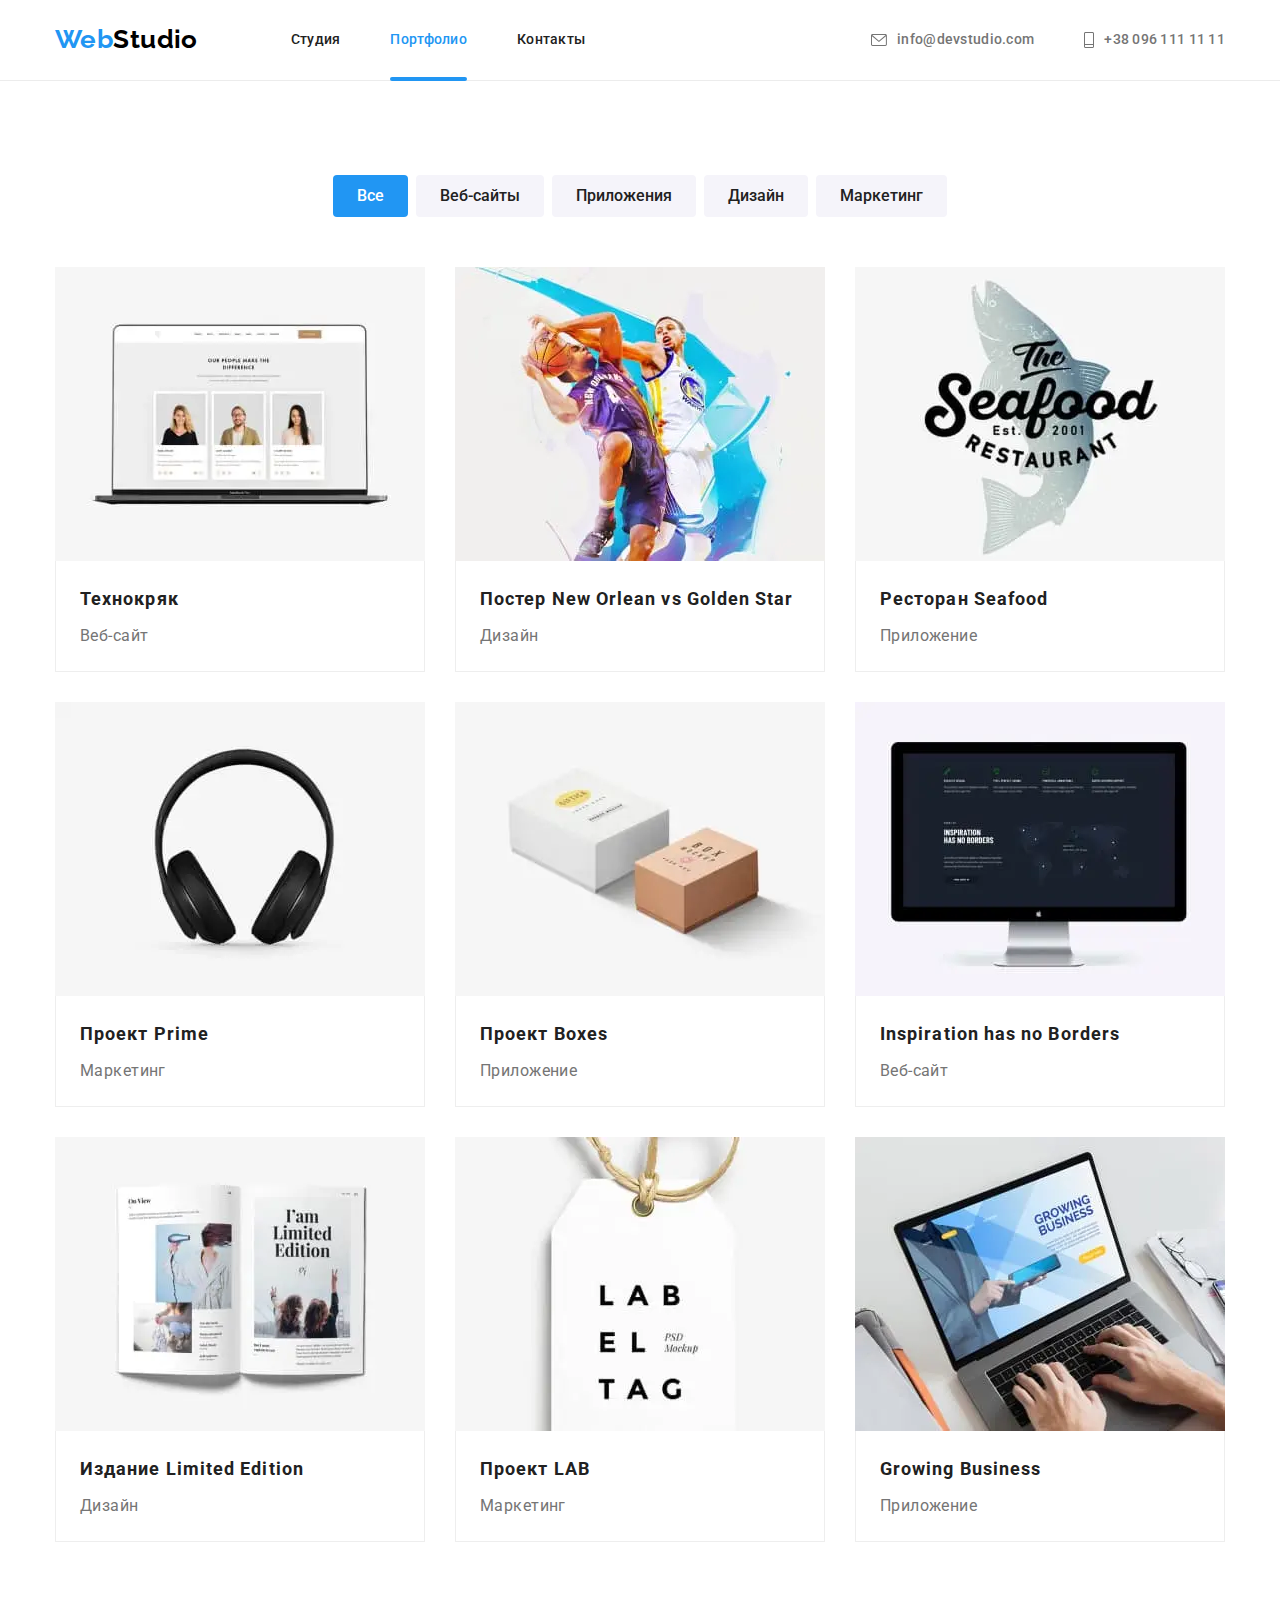
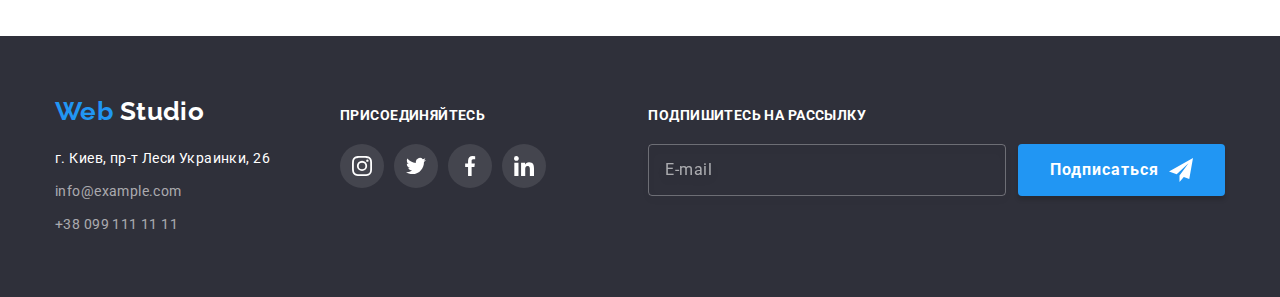
==== commit 1875e00f: "adda edits from mentor" ====
--- a/portfolio.html
+++ b/portfolio.html
@@ -22,15 +22,15 @@
     <header class="header-page">
       <div class="container header-page__container">
         <a href="./index.html" class="logo header-page__logo"
-          ><span class="logo__word">Web</span> Studio</a
+          ><span class="logo__word">Web</span>Studio</a
         >
         <nav class="header-page__nav">
           <ul class="site-nav list">
             <li class="site-nav__item">
-              <a href="./index.html" class="site-nav__link site-nav__link--current">Студия</a>
+              <a href="./index.html" class="site-nav__link ">Студия</a>
             </li>
             <li class="site-nav__item">
-              <a href="./portfolio.html" class="site-nav__link">Портфолио</a>
+              <a href="./portfolio.html" class="site-nav__link site-nav__link--current">Портфолио</a>
             </li>
             <li class="site-nav__item"><a href="" class="site-nav__link">Контакты</a></li>
           </ul>
@@ -62,29 +62,29 @@
       </div>
       <div class="mobile-menu is-hidden" data-menu>
         <div class="mobile-menu__container container">
-          <button type="button" class="modal__button--close" data-menu-close>
-            <svg class="modal__icon--close" width="18" height="18">
-              <use href="./images/icons.svg#icon-close-black"></use>
+          <button type="button" class="mobile-menu__button--close" data-menu-close>
+            <svg class="icon-close_burger" width="40" height="40">
+              <use href="./images/icons.svg#icon-close_burger"></use>
             </svg>
           </button>
           <nav>
             <ul class="mobile-nav list">
               <li class="mobile-nav__item">
-                <a href="./index.html" class="mobile-nav__link ">Студия</a>
+                <a href="./index.html" class="mobile-nav__link mobile-nav__link--current">Студия</a>
               </li>
               <li class="mobile-nav__item">
-                <a href="./portfolio.html" class="mobile-nav__link mobile-nav__link--current">Портфолио</a>
+                <a href="./portfolio.html" class="mobile-nav__link">Портфолио</a>
               </li>
               <li class="mobile-nav__item"><a href="" class="mobile-nav__link">Контакты</a></li>
             </ul>
           </nav>
 
           <ul class="mobile-contact-list list">
-            <li class="mobile-contact-list__item">
-              <a href="tel:+380961111111" class="mobile-contact-list__link"> +38 096 111 11 11 </a>
-            </li>
-            <li class="mobile-contact-list__item">
-              <a href="mailto:info@devstudio.com" class="mobile-contact-list__link">
+            <li class="mobile-contact-list__item-tel">
+              <a href="tel:+380961111111" class="mobile-contact-list__tel"> +38 096 111 11 11 </a>
+            </li>
+            <li class="mobile-contact-list__item-mail">
+              <a href="mailto:info@devstudio.com" class="mobile-contact-list__mail">
                 info@devstudio.com
               </a>
             </li>
@@ -526,7 +526,7 @@
       </section>
     </main>
 
-    <footer class="page-footer">
+   <footer class="page-footer">
       <div class="page-footer__container container">
         <div class="page-footer__address">
           <a href="./index.html" class="logo page-footer__logo">
--- a/css/main.min.css
+++ b/css/main.min.css
@@ -1 +1 @@
-:root{--title-text-color: #212121;--primary-text-color: #757575;--accent-color: #2196f3;--button-white-color: #ffffff;--background-section: #2f303a;--background-color: #f5f4fa}.visually-hidden{position:absolute;width:1px;height:1px;margin:-1px;border:0;padding:0;white-space:nowrap;-webkit-clip-path:inset(100%);clip-path:inset(100%);clip:rect(0 0 0 0);overflow:hidden}html{-webkit-box-sizing:border-box;box-sizing:border-box}*,*::after,*::before{-webkit-box-sizing:inherit;box-sizing:inherit}h1,h2,h3,h4,h5,h6,p{margin-top:0}a{text-decoration:none;color:inherit}address{font-style:normal}body{color:var(--primary-text-color);font-family:"Roboto",sans-serif;letter-spacing:.03em;font-size:14px;line-height:1.71}.list{list-style:none;padding-left:0;margin:0}.container{padding-left:15px;padding-right:15px;margin-left:auto;margin-right:auto;max-width:480px}@media screen and (min-width: 768px){.container{max-width:768px}}@media screen and (min-width: 1200px){.container{max-width:1200px}}.section{padding-top:60px;padding-bottom:60px}@media screen and (min-width: 1200px){.section{padding-top:94px;padding-bottom:94px}}.backdrop{position:fixed;top:0;left:0;width:100%;height:100%;opacity:1;background-color:rgba(0,0,0,.2);-webkit-transition:opacity 250ms cubic-bezier(0.4, 0, 0.2, 1),visibility 250ms cubic-bezier(0.4, 0, 0.2, 1);transition:opacity 250ms cubic-bezier(0.4, 0, 0.2, 1),visibility 250ms cubic-bezier(0.4, 0, 0.2, 1);overflow-y:scroll}.backdrop.is-hidden{visibility:hidden;opacity:0;pointer-events:none}.button{font-size:16px;text-align:center;cursor:pointer;font-family:inherit;border-color:rgba(0,0,0,0);border-radius:4px}.button--primary{color:var(--button-white-color);background-color:var(--accent-color);font-weight:700;line-height:1.88;letter-spacing:.06em;padding:10px 32px;min-width:200px;-webkit-transition:color 250ms cubic-bezier(0.4, 0, 0.2, 1),background-color 250ms cubic-bezier(0.4, 0, 0.2, 1);transition:color 250ms cubic-bezier(0.4, 0, 0.2, 1),background-color 250ms cubic-bezier(0.4, 0, 0.2, 1)}.button--primary:hover,.button--primary:focus{outline:none;color:var(--title-text-color);background-color:var(--background-color)}.button--secondary{display:inline-block;color:var(--title-text-color);background-color:var(--background-color);font-weight:500;line-height:1.62;padding:6px 22px;-webkit-transition:color 250ms cubic-bezier(0.4, 0, 0.2, 1),background-color 250ms cubic-bezier(0.4, 0, 0.2, 1);transition:color 250ms cubic-bezier(0.4, 0, 0.2, 1),background-color 250ms cubic-bezier(0.4, 0, 0.2, 1)}.button--secondary:not(:last-child){margin-right:8px}.button--secondary:hover,.button--secondary:focus{outline:none;color:var(--button-white-color);background-color:var(--accent-color)}.logo{color:#000;text-decoration:none;font-family:"Raleway",sans-serif;font-weight:700;font-size:26px;line-height:1.2}.logo:focus{outline:none}.logo__word{color:#2196f3}.section-title{color:var(--title-text-color);font-size:36px;line-height:1.16;text-align:center;margin-top:0px;margin-bottom:50px}.social-list{display:-webkit-box;display:-ms-flexbox;display:flex;gap:10px;-webkit-box-align:center;-ms-flex-align:center;align-items:center;-webkit-box-pack:center;-ms-flex-pack:center;justify-content:center}.social-list__link{width:44px;height:44px;border-radius:50%;fill:#afb1b8;padding:12px;display:-webkit-box;display:-ms-flexbox;display:flex;background-color:inherit;-webkit-transition:background-color 250ms cubic-bezier(0.4, 0, 0.2, 1);transition:background-color 250ms cubic-bezier(0.4, 0, 0.2, 1)}.social-list__link:hover,.social-list__link:focus{outline:none;background-color:var(--accent-color);border-radius:50%;width:44px;height:44px}.social-list__icon{fill:#afb1b8;-webkit-transition:fill 250ms cubic-bezier(0.4, 0, 0.2, 1);transition:fill 250ms cubic-bezier(0.4, 0, 0.2, 1)}.social-list__link:hover .social-list__icon,.social-list__link:focus .social-list__icon{outline:none;fill:var(--button-white-color)}.modal{padding:40px;width:96%;height:96%;max-width:528px;max-height:581px;position:absolute;top:50%;left:50%;overflow:auto;-webkit-transform:translate(-50%, -50%) scale(1);transform:translate(-50%, -50%) scale(1);background-color:var(--button-white-color);-webkit-box-shadow:0px 1px 3px rgba(0,0,0,.12),0px 1px 1px rgba(0,0,0,.14),0px 2px 1px rgba(0,0,0,.2);box-shadow:0px 1px 3px rgba(0,0,0,.12),0px 1px 1px rgba(0,0,0,.14),0px 2px 1px rgba(0,0,0,.2);border-radius:4px;-webkit-transition-property:-webkit-transform;transition-property:-webkit-transform;transition-property:transform;transition-property:transform, -webkit-transform;-webkit-transition-duration:250ms;transition-duration:250ms;-webkit-transition-timing-function:cubic-bezier(0.4, 0, 0.2, 1);transition-timing-function:cubic-bezier(0.4, 0, 0.2, 1)}.backdrop.is-hidden .modal{-webkit-transform:translate(-50%, -50%) scale(0);transform:translate(-50%, -50%) scale(0)}@media screen and (max-width: 1199px){.modal{max-width:450px;max-height:609px}}.modal__title{display:block;margin-bottom:12px;text-align:center;color:var(--title-text-color);font-weight:700;font-size:20px;line-height:1.5}@media screen and (min-width: 1200px){.modal__title{line-height:1.15}}.modal__label{display:block;font-size:12px;line-height:1.17;letter-spacing:.01em;color:var(--primary-text-color);margin-bottom:4px}.modal__field{display:block;position:relative;margin-bottom:10px}.modal__input{width:100%;border:1px solid rgba(33,33,33,.2);border-radius:4px;padding-top:10px;padding-bottom:10px;padding-left:40px;padding-right:40px;-webkit-transition:border 250ms cubic-bezier(0.4, 0, 0.2, 1);transition:border 250ms cubic-bezier(0.4, 0, 0.2, 1)}.modal__field:focus-within .modal__input{outline:rgba(0,0,0,0);border:1px solid var(--accent-color)}.modal__icon{position:absolute;top:50%;left:12px;-webkit-transform:translateY(-50%);transform:translateY(-50%);-webkit-transition:fill 250ms cubic-bezier(0.4, 0, 0.2, 1);transition:fill 250ms cubic-bezier(0.4, 0, 0.2, 1)}.modal__field:focus-within .modal__icon{fill:var(--accent-color)}.modal__field--textarea{display:block;line-height:0}.modal__textarea{resize:none;padding:12px 16px;width:100%;height:120px;margin-bottom:20px;border:1px solid rgba(33,33,33,.2);border-radius:4px;-webkit-transition:border 250ms cubic-bezier(0.4, 0, 0.2, 1);transition:border 250ms cubic-bezier(0.4, 0, 0.2, 1)}.modal__textarea::-webkit-input-placeholder{font-size:14px;line-height:1.14;letter-spacing:.01em;color:rgba(117,117,117,.5)}.modal__textarea::-moz-placeholder{font-size:14px;line-height:1.14;letter-spacing:.01em;color:rgba(117,117,117,.5)}.modal__textarea:-ms-input-placeholder{font-size:14px;line-height:1.14;letter-spacing:.01em;color:rgba(117,117,117,.5)}.modal__textarea::-ms-input-placeholder{font-size:14px;line-height:1.14;letter-spacing:.01em;color:rgba(117,117,117,.5)}.modal__textarea::placeholder{font-size:14px;line-height:1.14;letter-spacing:.01em;color:rgba(117,117,117,.5)}.modal__field--textarea:focus-within .modal__textarea{outline:rgba(0,0,0,0);border:1px solid var(--accent-color)}.modal__agreement{position:relative}.modal__checkbox{display:-webkit-box;display:-ms-flexbox;display:flex;-webkit-box-pack:center;-ms-flex-pack:center;justify-content:center}.modal__label--checkbox{display:-webkit-box;display:-ms-flexbox;display:flex;-ms-flex-wrap:wrap;flex-wrap:wrap;-webkit-box-align:center;-ms-flex-align:center;align-items:center;line-height:1.71;cursor:pointer;margin-bottom:30px;text-align:center}.modal__label--checkbox:hover{color:var(--accent-color)}@media screen and (max-width: 1199px){.modal__label--checkbox{font-size:12px;line-height:1.16}}.modal__link{text-decoration:underline;color:var(--accent-color);margin-left:3px}.modal__link:focus{outline:rgba(0,0,0,0);font-weight:600}.modal__icon--uncheck{display:inline-block;width:16px;height:15px;border:2px solid var(--title-text-color);border-radius:2px;margin-right:7px;-webkit-transition:background-color 250ms cubic-bezier(0.4, 0, 0.2, 1),border 250ms cubic-bezier(0.4, 0, 0.2, 1);transition:background-color 250ms cubic-bezier(0.4, 0, 0.2, 1),border 250ms cubic-bezier(0.4, 0, 0.2, 1)}.modal__checkbox:checked~.modal__icon--uncheck{background-color:var(--accent-color);border:none}.modal__checkbox:focus~.modal__icon--uncheck{border:2px solid var(--accent-color)}.modal__icon--check{position:absolute;fill:rgba(0,0,0,0);top:4.5px;left:0;padding-top:3.5px;padding-right:1.5px;padding-bottom:3px;padding-left:3px;-webkit-transition:fill 250ms cubic-bezier(0.4, 0, 0.2, 1);transition:fill 250ms cubic-bezier(0.4, 0, 0.2, 1)}.modal__checkbox:checked~.modal__icon--check{fill:var(--button-white-color)}@media screen and (max-width: 1199px){.modal__icon--check{top:0}}.modal__button{display:block;border:rgba(0,0,0,0);padding:10px 55px;margin-right:auto;margin-left:auto;-webkit-box-shadow:0px 4px 4px rgba(0,0,0,.15);box-shadow:0px 4px 4px rgba(0,0,0,.15);border-radius:4px;font-size:16px;-webkit-transition:color 250ms cubic-bezier(0.4, 0, 0.2, 1),background-color 250ms cubic-bezier(0.4, 0, 0.2, 1);transition:color 250ms cubic-bezier(0.4, 0, 0.2, 1),background-color 250ms cubic-bezier(0.4, 0, 0.2, 1)}.modal__button:hover,.modal__button:focus{color:var(--button-white-color);background-color:#188ce8}.modal__button--close{position:absolute;display:-webkit-box;display:-ms-flexbox;display:flex;-webkit-box-pack:center;-ms-flex-pack:center;justify-content:center;-webkit-box-align:center;-ms-flex-align:center;align-items:center;width:30px;height:30px;padding:0;top:8px;right:8px;background-color:#fff;border:1px solid rgba(0,0,0,.1);border-radius:50%;-webkit-transition:border 250ms cubic-bezier(0.4, 0, 0.2, 1);transition:border 250ms cubic-bezier(0.4, 0, 0.2, 1)}.modal__button--close:hover,.modal__button--close:focus{outline:none;border:1px solid var(--accent-color)}.modal__icon--close{display:block;fill:#000;-webkit-transition:fill 250ms cubic-bezier(0.4, 0, 0.2, 1);transition:fill 250ms cubic-bezier(0.4, 0, 0.2, 1)}.modal__button--close:hover .modal__icon--close,.modal__button--close:focus .modal__icon--close{fill:var(--accent-color)}@media screen and (max-width: 767px){.mobile-menu{position:fixed;top:0;left:0;width:100%;height:100%;overflow:auto;z-index:100;visibility:visible;opacity:1;pointer-events:auto;background-color:#fff;-webkit-transition:opacity 250ms cubic-bezier(0.4, 0, 0.2, 1),visibility 250ms cubic-bezier(0.4, 0, 0.2, 1);transition:opacity 250ms cubic-bezier(0.4, 0, 0.2, 1),visibility 250ms cubic-bezier(0.4, 0, 0.2, 1)}.mobile-menu.is-hidden{visibility:hidden;opacity:0;pointer-events:none}.mobile-menu__container{position:relative;padding:48px 40px}.mobile-nav{margin-bottom:302px}.mobile-nav__item:not(:last-child){margin-bottom:32px}.mobile-nav__link{display:block;color:var(--title-text-color);text-decoration:none;font-weight:500;font-size:40px;line-height:1.18;letter-spacing:.02em;-webkit-transition:color 250ms cubic-bezier(0.4, 0, 0.2, 1);transition:color 250ms cubic-bezier(0.4, 0, 0.2, 1)}.mobile-nav__link:hover,.mobile-nav__link:focus{outline:none;color:var(--accent-color)}.mobile-nav__link--current{color:var(--accent-color)}.mobile-contact-list__tel{display:block;font-weight:500;font-size:34px;line-height:1.18;letter-spacing:.02em;color:var(--accent-color);margin-bottom:32px}.mobile-contact-list__mail{display:block;font-weight:500;font-size:24px;line-height:1.17;letter-spacing:.02em;color:var(--primary-text-color);margin-bottom:64px}.social-links{display:-webkit-box;display:-ms-flexbox;display:flex}.social-links__item{padding-right:10px}.social-links__item:not(:first-child){padding-left:10px}.social-links__item:not(:last-child){border-right:1px solid rgba(33,33,33,.2)}.social-links__link{font-weight:500;font-size:18px;line-height:1.22;letter-spacing:.02em;color:var(--accent-color)}.mobile-menu__button--close{position:absolute;display:-webkit-box;display:-ms-flexbox;display:flex;-webkit-box-pack:center;-ms-flex-pack:center;justify-content:center;-webkit-box-align:center;-ms-flex-align:center;align-items:center;padding:0;top:10px;right:15px;border:none;background-color:#fff}.icon-close_burger:hover,.icon-close_burger:focus{fill:var(--accent-color)}}@media screen and (min-width: 768px){.mobile-menu{display:none}}.clients-section__list{display:-webkit-box;display:-ms-flexbox;display:flex;-ms-flex-wrap:wrap;flex-wrap:wrap;gap:30px}.clients-section__item{height:92px;width:calc((100% - 30px)/2)}@media screen and (min-width: 768px){.clients-section__item{width:calc((100% - 60px)/3)}}@media screen and (min-width: 1200px){.clients-section__item{width:calc((100% - 150px)/6)}}.clients-section__link{display:-webkit-box;display:-ms-flexbox;display:flex;width:100%;height:100%;-webkit-box-align:center;-ms-flex-align:center;align-items:center;-webkit-box-pack:center;-ms-flex-pack:center;justify-content:center;border:1px solid #afb1b8;border-radius:4px;-webkit-transition:border 250ms cubic-bezier(0.4, 0, 0.2, 1);transition:border 250ms cubic-bezier(0.4, 0, 0.2, 1)}.clients-section__link:focus{outline:none;border:1px solid var(--accent-color)}.clients-section__link:hover{border:1px solid var(--accent-color)}.clients-section__icon{display:block;fill:#afb1b8;-webkit-transition:fill 250ms cubic-bezier(0.4, 0, 0.2, 1);transition:fill 250ms cubic-bezier(0.4, 0, 0.2, 1)}.clients-section__link:hover .clients-section__icon,.clients-section__link:focus .clients-section__icon{fill:var(--accent-color)}.features-section{padding-bottom:30px}@media screen and (min-width: 768px){.features-section{padding-bottom:60px}}@media screen and (min-width: 1200px){.features-section{padding-bottom:47px}}@media screen and (min-width: 768px){.features-section__list{display:-webkit-box;display:-ms-flexbox;display:flex;-ms-flex-wrap:wrap;flex-wrap:wrap;gap:30px}}@media screen and (max-width: 767px){.feature-section__item{text-align:center}.feature-section__item:not(:last-child){margin-bottom:30px}}@media screen and (min-width: 768px){.feature-section__item{width:calc((100% - 30px)/2)}}@media screen and (min-width: 1200px){.feature-section__item{width:calc((100% - 90px)/4)}}.feature-section__icon{height:120px;background-color:#f5f4fa;border-radius:4px;margin-bottom:30px;width:100%;padding:25px 0}@media screen and (min-width: 768px){.feature-section__icon{width:354px;padding:25px 142px}}@media screen and (min-width: 1200px){.feature-section__icon{width:270px;padding:25px 100px}}.features-section__title{color:var(--title-text-color);font-size:14px;line-height:1.14;text-transform:uppercase;margin-top:0px;margin-bottom:10px}.features-section__text{line-height:1.17;margin-bottom:0;margin-top:0}@media screen and (max-width: 767px){.features-section__text{text-align:left}}.page-footer{background-color:var(--background-section);padding-top:60px;padding-bottom:60px}.page-footer__container{text-align:center;-webkit-box-align:baseline;-ms-flex-align:baseline;align-items:baseline}@media screen and (min-width: 768px){.page-footer__container{display:-webkit-box;display:-ms-flexbox;display:flex;-ms-flex-wrap:wrap;flex-wrap:wrap;-webkit-column-gap:165px;-moz-column-gap:165px;column-gap:165px;row-gap:60px;-webkit-box-pack:center;-ms-flex-pack:center;justify-content:center}}@media screen and (min-width: 1200px){.page-footer__container{gap:70px;-webkit-box-pack:start;-ms-flex-pack:start;justify-content:start;text-align:start}}@media screen and (max-width: 767px){.page-footer__list{margin-bottom:60px}}@media screen and (max-width: 767px){.page-footer__social{margin-bottom:60px}}.page-footer__logo{display:block;color:var(--button-white-color);margin-bottom:20px}.page-footer__title{display:block;font-size:14px;font-weight:700;line-height:1.14;color:var(--button-white-color);margin-bottom:20px;text-transform:uppercase}.page-footer__item:not(:last-child){margin-bottom:8px}@media screen and (min-width: 1200px){.page-footer__item:not(:last-child){margin-bottom:9px}}.page-footer__link--address{font-style:normal;color:var(--button-white-color);text-decoration:none;font-size:14px;line-height:1.71}.page-footer__link--address:focus{outline:none}.page-footer__link--mail,.page-footer__link--tel{font-style:normal;color:rgba(255,255,255,.6);text-decoration:none;font-size:14px;line-height:1.71;-webkit-transition:color 250ms cubic-bezier(0.4, 0, 0.2, 1);transition:color 250ms cubic-bezier(0.4, 0, 0.2, 1)}.page-footer__link--mail:hover,.page-footer__link--mail:focus,.page-footer__link--tel:hover,.page-footer__link--tel:focus{outline:none;color:var(--accent-color)}.social-list__link--dark{background-color:rgba(255,255,255,.1)}.social-list__link--dark:hover,.social-list__link--dark:focus{outline:none;background-color:var(--accent-color)}.page-footer__subscribe{text-align:center}@media screen and (min-width: 1200px){.page-footer__subscribe{text-align:start;margin-left:auto}}@media screen and (min-width: 1200px){.page-footer__form{display:-webkit-box;display:-ms-flexbox;display:flex}}.page-footer__input{width:100%;padding:15px 16px;background-color:rgba(0,0,0,0);border:1px solid rgba(255,255,255,.3);-webkit-filter:drop-shadow(0px 4px 4px rgba(0, 0, 0, 0.15));filter:drop-shadow(0px 4px 4px rgba(0, 0, 0, 0.15));border-radius:4px;font-size:16px;line-height:1.25;letter-spacing:.03em;color:var(--button-white-color)}@media screen and (max-width: 767px){.page-footer__input{margin-bottom:20px}}@media screen and (min-width: 768px){.page-footer__input{width:450px;margin-bottom:20px}}@media screen and (min-width: 1200px){.page-footer__input{width:358px;margin-bottom:0}}.page-footer__input::-webkit-input-placeholder{font-size:16px;line-height:1.25;letter-spacing:.03em;color:rgba(255,255,255,.6)}.page-footer__input::-moz-placeholder{font-size:16px;line-height:1.25;letter-spacing:.03em;color:rgba(255,255,255,.6)}.page-footer__input:-ms-input-placeholder{font-size:16px;line-height:1.25;letter-spacing:.03em;color:rgba(255,255,255,.6)}.page-footer__input::-ms-input-placeholder{font-size:16px;line-height:1.25;letter-spacing:.03em;color:rgba(255,255,255,.6)}.page-footer__input::placeholder{font-size:16px;line-height:1.25;letter-spacing:.03em;color:rgba(255,255,255,.6)}.page-footer__input:focus{outline:rgba(0,0,0,0);border:1px solid var(--button-white-color)}.page-footer__button{display:-webkit-box;display:-ms-flexbox;display:flex;-webkit-box-pack:center;-ms-flex-pack:center;justify-content:center;-webkit-box-align:center;-ms-flex-align:center;align-items:center;gap:10px;font-size:16px;letter-spacing:.06em;border:rgba(0,0,0,0);-webkit-box-shadow:0px 4px 4px rgba(0,0,0,.15);box-shadow:0px 4px 4px rgba(0,0,0,.15);border-radius:4px;margin-right:auto;margin-left:auto}@media screen and (min-width: 1200px){.page-footer__button{margin-left:12px;margin-right:0}}.page-footer__icon--send{fill:var(--button-white-color);-webkit-transition:fill 250ms cubic-bezier(0.4, 0, 0.2, 1);transition:fill 250ms cubic-bezier(0.4, 0, 0.2, 1)}.page-footer__button:hover .page-footer__icon--send,.page-footer__button:focus .page-footer__icon--send{fill:#000}.header-page{border-bottom:1px solid #ececec}.header-page__container{display:-webkit-box;display:-ms-flexbox;display:flex;-webkit-box-align:center;-ms-flex-align:center;align-items:center;-webkit-box-pack:justify;-ms-flex-pack:justify;justify-content:space-between}@media screen and (max-width: 767px){.header-page__logo{padding-top:16px;padding-bottom:16px}}@media screen and (min-width: 1200px){.header-page__logo{margin-right:93px}}.header-page_mobile-menu{background-color:rgba(0,0,0,0);border:none;padding:0;line-height:0}@media screen and (min-width: 768px){.header-page_mobile-menu{display:none}}@media screen and (max-width: 767px){.site-nav{display:none}}@media screen and (min-width: 768px){.site-nav{display:-webkit-box;display:-ms-flexbox;display:flex;-webkit-box-align:center;-ms-flex-align:center;align-items:center}}@media screen and (min-width: 768px){.site-nav__item:not(:last-child){margin-right:50px}}.site-nav__link{position:relative;display:block;padding-top:32px;padding-bottom:32px;color:var(--title-text-color);text-decoration:none;font-weight:500;line-height:1.14;letter-spacing:.02em;-webkit-transition:color 250ms cubic-bezier(0.4, 0, 0.2, 1);transition:color 250ms cubic-bezier(0.4, 0, 0.2, 1)}.site-nav__link:hover,.site-nav__link:focus{outline:none;color:var(--accent-color)}.site-nav__link--current{color:var(--accent-color);display:block}.site-nav__link--current::after{content:"";position:absolute;bottom:0;left:0;-webkit-transform:translateY(1px);transform:translateY(1px);display:block;width:100%;height:4px;border-radius:2px;background-color:var(--accent-color)}@media screen and (max-width: 767px){.contact-list{display:none}}@media screen and (min-width: 768px)and (max-width: 1199px){.contact-list{display:-webkit-box;display:-ms-flexbox;display:flex;-webkit-box-orient:vertical;-webkit-box-direction:normal;-ms-flex-direction:column;flex-direction:column;-webkit-box-align:start;-ms-flex-align:start;align-items:start;gap:10px}}@media screen and (min-width: 1200px){.contact-list{display:-webkit-box;display:-ms-flexbox;display:flex}}@media screen and (min-width: 1200px){.contact-list__item{display:-webkit-box;display:-ms-flexbox;display:flex;text-align:center}.contact-list__item:not(:last-child){margin-right:50px}}.contact-list__link{color:var(--primary-text-color);text-decoration:none;font-weight:500;line-height:1.14;letter-spacing:.02em;-webkit-transition:color 250ms cubic-bezier(0.4, 0, 0.2, 1);transition:color 250ms cubic-bezier(0.4, 0, 0.2, 1);display:-webkit-box;display:-ms-flexbox;display:flex;-webkit-box-align:center;-ms-flex-align:center;align-items:center;-webkit-box-pack:center;-ms-flex-pack:center;justify-content:center}.contact-list__link:hover,.contact-list__link:focus{outline:none;color:var(--accent-color)}@media screen and (min-width: 1200px){.contact-list__link{-webkit-box-align:center;-ms-flex-align:center;align-items:center;display:-webkit-box;display:-ms-flexbox;display:flex;padding-top:32px;padding-bottom:32px}}.contact-list__icon{margin-right:10px;fill:currentColor}.hero-section{background-color:var(--background-section);text-align:center;background-position:center;background-size:cover;background-image:-webkit-gradient(linear, left top, right top, from(rgba(47, 48, 58, 0.4)), to(rgba(47, 48, 58, 0.4))),url(../../images/hero-background/hero-bg-mob.jpg);background-image:linear-gradient(to right, rgba(47, 48, 58, 0.4), rgba(47, 48, 58, 0.4)),url(../../images/hero-background/hero-bg-mob.jpg)}@media(min-device-pixel-ratio: 2),(-webkit-min-device-pixel-ratio: 2),(min-resolution: 192dpi),(min-resolution: 2dppx){.hero-section{background-image:-webkit-gradient(linear, left top, right top, from(rgba(47, 48, 58, 0.4)), to(rgba(47, 48, 58, 0.4))),url(../../images/hero-background/hero-bg-mob@2x.jpg);background-image:linear-gradient(to right, rgba(47, 48, 58, 0.4), rgba(47, 48, 58, 0.4)),url(../../images/hero-background/hero-bg-mob@2x.jpg)}}@media screen and (max-width: 1199px){.hero-section{padding-top:118px;padding-bottom:118px}}@media screen and (min-width: 768px){.hero-section{background-image:-webkit-gradient(linear, left top, right top, from(rgba(47, 48, 58, 0.4)), to(rgba(47, 48, 58, 0.4))),url(../../images/hero-background/hero-bg-tablet.jpg);background-image:linear-gradient(to right, rgba(47, 48, 58, 0.4), rgba(47, 48, 58, 0.4)),url(../../images/hero-background/hero-bg-tablet.jpg)}}@media screen and (min-width: 768px)and (min-device-pixel-ratio: 2),screen and (min-width: 768px)and (-webkit-min-device-pixel-ratio: 2),screen and (min-width: 768px)and (min-resolution: 192dpi),screen and (min-width: 768px)and (min-resolution: 2dppx){.hero-section{background-image:-webkit-gradient(linear, left top, right top, from(rgba(47, 48, 58, 0.4)), to(rgba(47, 48, 58, 0.4))),url(../../images/hero-background/hero-bg-tablet@2x.jpg);background-image:linear-gradient(to right, rgba(47, 48, 58, 0.4), rgba(47, 48, 58, 0.4)),url(../../images/hero-background/hero-bg-tablet@2x.jpg)}}@media screen and (min-width: 1200px){.hero-section{padding-top:200px;padding-bottom:200px;max-width:1600px;margin-right:auto;margin-left:auto;background-image:-webkit-gradient(linear, left top, right top, from(rgba(47, 48, 58, 0.4)), to(rgba(47, 48, 58, 0.4))),url(../../images/hero-background/hero-bg-desk.jpg);background-image:linear-gradient(to right, rgba(47, 48, 58, 0.4), rgba(47, 48, 58, 0.4)),url(../../images/hero-background/hero-bg-desk.jpg)}}@media screen and (min-width: 1200px)and (min-device-pixel-ratio: 2),screen and (min-width: 1200px)and (-webkit-min-device-pixel-ratio: 2),screen and (min-width: 1200px)and (min-resolution: 192dpi),screen and (min-width: 1200px)and (min-resolution: 2dppx){.hero-section{background-image:-webkit-gradient(linear, left top, right top, from(rgba(47, 48, 58, 0.4)), to(rgba(47, 48, 58, 0.4))),url(../../images/hero-background/hero-bg-desk@2x.jpg);background-image:linear-gradient(to right, rgba(47, 48, 58, 0.4), rgba(47, 48, 58, 0.4)),url(../../images/hero-background/hero-bg-desk@2x.jpg)}}.hero-section__title{display:block;text-align:center;margin-right:auto;margin-left:auto;font-weight:900;letter-spacing:.06em;text-transform:uppercase;color:var(--button-white-color);margin-top:0;margin-bottom:30px;max-width:360px;font-size:26px;line-height:1.62}@media screen and (min-width: 1200px){.hero-section__title{font-size:44px;line-height:1.36;max-width:700px}}.portfolio-section__nav{display:-webkit-box;display:-ms-flexbox;display:flex;margin-bottom:50px;gap:8px;-ms-flex-wrap:wrap;flex-wrap:wrap}@media screen and (min-width: 768px){.portfolio-section__nav{-webkit-box-pack:center;-ms-flex-pack:center;justify-content:center}}.button--active{color:var(--button-white-color);background-color:var(--accent-color)}.portfolio-list{display:-webkit-box;display:-ms-flexbox;display:flex;-ms-flex-wrap:wrap;flex-wrap:wrap;gap:30px}@media screen and (max-width: 767px){.portfolio-list{-webkit-box-pack:center;-ms-flex-pack:center;justify-content:center}}.portfolio-list__item{position:relative;-webkit-box-shadow:none;box-shadow:none;max-width:100%;-webkit-transition:-webkit-box-shadow 250ms cubic-bezier(0.4, 0, 0.2, 1);transition:-webkit-box-shadow 250ms cubic-bezier(0.4, 0, 0.2, 1);transition:box-shadow 250ms cubic-bezier(0.4, 0, 0.2, 1);transition:box-shadow 250ms cubic-bezier(0.4, 0, 0.2, 1), -webkit-box-shadow 250ms cubic-bezier(0.4, 0, 0.2, 1)}@media screen and (min-width: 768px){.portfolio-list__item{width:calc((100% - 30px)/2)}}@media screen and (min-width: 1200px){.portfolio-list__item{width:calc((100% - 60px)/3)}}.portfolio-list__item:hover{-webkit-box-shadow:0px 1px 1px rgba(0,0,0,.12),0px 4px 4px rgba(0,0,0,.06),1px 4px 6px rgba(0,0,0,.16);box-shadow:0px 1px 1px rgba(0,0,0,.12),0px 4px 4px rgba(0,0,0,.06),1px 4px 6px rgba(0,0,0,.16)}.portfolio-list__link{display:-webkit-box;display:-ms-flexbox;display:flex;-webkit-box-orient:vertical;-webkit-box-direction:normal;-ms-flex-direction:column;flex-direction:column;height:100%}.portfolio-list__link:focus{outline:rgba(0,0,0,0);-webkit-box-shadow:0px 1px 1px rgba(0,0,0,.12),0px 4px 4px rgba(0,0,0,.06),1px 4px 6px rgba(0,0,0,.16);box-shadow:0px 1px 1px rgba(0,0,0,.12),0px 4px 4px rgba(0,0,0,.06),1px 4px 6px rgba(0,0,0,.16)}.portfolio-list__overlay{position:relative;overflow:hidden}.portfolio-list__img{display:block;max-width:100%;height:auto}@media screen and (max-width: 767px){.portfolio-list__img{width:450px}}@media screen and (min-width: 768px){.portfolio-list__img{width:354px}}@media screen and (min-width: 1200px){.portfolio-list__img{width:370px}}.portfolio-list__text{position:absolute;padding:63px 24px;max-width:100%;top:0;left:0;font-size:18px;line-height:1.56;letter-spacing:.03em;color:var(--button-white-color);background-color:rgba(33,150,243,.9);opacity:0;-webkit-transform:translateY(100%);transform:translateY(100%);-webkit-transition:opacity 250ms cubic-bezier(0.4, 0, 0.2, 1),-webkit-transform 250ms cubic-bezier(0.4, 0, 0.2, 1);transition:opacity 250ms cubic-bezier(0.4, 0, 0.2, 1),-webkit-transform 250ms cubic-bezier(0.4, 0, 0.2, 1);transition:transform 250ms cubic-bezier(0.4, 0, 0.2, 1),opacity 250ms cubic-bezier(0.4, 0, 0.2, 1);transition:transform 250ms cubic-bezier(0.4, 0, 0.2, 1),opacity 250ms cubic-bezier(0.4, 0, 0.2, 1),-webkit-transform 250ms cubic-bezier(0.4, 0, 0.2, 1)}.portfolio-list__item:hover .portfolio-list__text{opacity:1;-webkit-transform:translateY(0);transform:translateY(0)}.portfolio-list__content{border:1px solid #eee;border-top:none;padding-top:20px;padding-bottom:20px;padding-right:24px;padding-left:24px;-webkit-box-flex:1;-ms-flex-positive:1;flex-grow:1}.portfolio-list__title{color:var(--title-text-color);font-size:18px;line-height:2;letter-spacing:.06em;margin-bottom:4px;margin-top:0}.portfolio-list__descrp{font-size:16px;line-height:1.88;padding-top:0;margin-top:0;margin-bottom:0}.team-section{background-color:var(--background-color)}@media screen and (min-width: 768px){.team-section__list{display:-webkit-box;display:-ms-flexbox;display:flex;-ms-flex-wrap:wrap;flex-wrap:wrap;gap:30px}}.team-section__item{-webkit-box-shadow:0px 1px 3px rgba(0,0,0,.12),0px 1px 1px rgba(0,0,0,.14),0px 2px 1px rgba(0,0,0,.2);box-shadow:0px 1px 3px rgba(0,0,0,.12),0px 1px 1px rgba(0,0,0,.14),0px 2px 1px rgba(0,0,0,.2);border-radius:0px 0px 4px 4px;text-align:center;background-color:var(--button-white-color)}@media screen and (max-width: 767px){.team-section__item:not(:last-child){margin-bottom:30px}}@media screen and (min-width: 768px){.team-section__item{width:calc((100% - 30px)/2)}}@media screen and (min-width: 1200px){.team-section__item{width:calc((100% - 90px)/4)}}.team-section__img{display:block;max-width:100%;height:auto}.team-section__description{padding-top:30px}@media screen and (max-width: 1199px){.team-section__description{padding-bottom:24px}}@media screen and (min-width: 1200px){.team-section__description{padding-bottom:32px}}.team-section__content{margin-bottom:16px}.team-section__member{color:var(--title-text-color);font-weight:500;font-size:16px;line-height:1.19;margin-bottom:0;margin-bottom:10px}.team-section__position{font-size:16px;line-height:1.19;margin-bottom:0}.works-section{padding-top:47px}@media screen and (max-width: 1199px){.works-section{display:none}}.works-section__list{display:-webkit-box;display:-ms-flexbox;display:flex;-ms-flex-wrap:wrap;flex-wrap:wrap;gap:30px}.works-section__item{width:calc((100% - 60px)/3);position:relative}.works-section__img{display:block;max-width:100%;height:auto}.works-section__description{position:absolute;display:-webkit-box;display:-ms-flexbox;display:flex;-webkit-box-pack:center;-ms-flex-pack:center;justify-content:center;-webkit-box-align:center;-ms-flex-align:center;align-items:center;bottom:0;left:0;width:100%;margin:0;padding-top:27px;padding-bottom:27px;font-weight:700;line-height:1.14;letter-spacing:.03em;text-transform:uppercase;background-color:rgba(47,48,58,.8);color:var(--button-white-color);text-align:center}/*# sourceMappingURL=main.min.css.map */+:root{--title-text-color: #212121;--primary-text-color: #757575;--accent-color: #2196f3;--button-white-color: #ffffff;--background-section: #2f303a;--background-color: #f5f4fa}.visually-hidden{position:absolute;width:1px;height:1px;margin:-1px;border:0;padding:0;white-space:nowrap;-webkit-clip-path:inset(100%);clip-path:inset(100%);clip:rect(0 0 0 0);overflow:hidden}html{-webkit-box-sizing:border-box;box-sizing:border-box}*,*::after,*::before{-webkit-box-sizing:inherit;box-sizing:inherit}h1,h2,h3,h4,h5,h6,p{margin-top:0}a{text-decoration:none;color:inherit}address{font-style:normal}body{color:var(--primary-text-color);font-family:"Roboto",sans-serif;letter-spacing:.03em;font-size:14px;line-height:1.71}.list{list-style:none;padding-left:0;margin:0}.container{padding-left:15px;padding-right:15px;margin-left:auto;margin-right:auto;max-width:480px}@media screen and (min-width: 768px){.container{max-width:768px}}@media screen and (min-width: 1200px){.container{max-width:1200px}}.section{padding-top:60px;padding-bottom:60px}@media screen and (min-width: 1200px){.section{padding-top:94px;padding-bottom:94px}}.backdrop{position:fixed;top:0;left:0;width:100%;height:100%;opacity:1;background-color:rgba(0,0,0,.2);-webkit-transition:opacity 250ms cubic-bezier(0.4, 0, 0.2, 1),visibility 250ms cubic-bezier(0.4, 0, 0.2, 1);transition:opacity 250ms cubic-bezier(0.4, 0, 0.2, 1),visibility 250ms cubic-bezier(0.4, 0, 0.2, 1);overflow-y:scroll}.backdrop.is-hidden{visibility:hidden;opacity:0;pointer-events:none}.button{font-size:16px;text-align:center;cursor:pointer;font-family:inherit;border-color:rgba(0,0,0,0);border-radius:4px}.button--primary{color:var(--button-white-color);background-color:var(--accent-color);font-weight:700;line-height:1.88;letter-spacing:.06em;padding:10px 32px;min-width:200px;-webkit-transition:color 250ms cubic-bezier(0.4, 0, 0.2, 1),background-color 250ms cubic-bezier(0.4, 0, 0.2, 1);transition:color 250ms cubic-bezier(0.4, 0, 0.2, 1),background-color 250ms cubic-bezier(0.4, 0, 0.2, 1)}.button--primary:hover,.button--primary:focus{outline:none;color:var(--title-text-color);background-color:var(--background-color)}.button--secondary{display:inline-block;color:var(--title-text-color);background-color:var(--background-color);font-weight:500;line-height:1.62;padding:6px 22px;-webkit-transition:color 250ms cubic-bezier(0.4, 0, 0.2, 1),background-color 250ms cubic-bezier(0.4, 0, 0.2, 1);transition:color 250ms cubic-bezier(0.4, 0, 0.2, 1),background-color 250ms cubic-bezier(0.4, 0, 0.2, 1)}.button--secondary:not(:last-child){margin-right:8px}.button--secondary:hover,.button--secondary:focus{outline:none;color:var(--button-white-color);background-color:var(--accent-color)}.logo{color:#000;text-decoration:none;font-family:"Raleway",sans-serif;font-weight:700;font-size:26px;line-height:1.2}.logo:focus{outline:none}.logo__word{color:#2196f3}.section-title{color:var(--title-text-color);font-size:36px;line-height:1.16;text-align:center;margin-top:0px;margin-bottom:50px}.social-list{display:-webkit-box;display:-ms-flexbox;display:flex;gap:10px;-webkit-box-align:center;-ms-flex-align:center;align-items:center;-webkit-box-pack:center;-ms-flex-pack:center;justify-content:center}.social-list__link{width:44px;height:44px;border-radius:50%;fill:#afb1b8;padding:12px;display:-webkit-box;display:-ms-flexbox;display:flex;background-color:inherit;-webkit-transition:background-color 250ms cubic-bezier(0.4, 0, 0.2, 1);transition:background-color 250ms cubic-bezier(0.4, 0, 0.2, 1)}.social-list__link:hover,.social-list__link:focus{outline:none;background-color:var(--accent-color);border-radius:50%;width:44px;height:44px}.social-list__icon{fill:#afb1b8;-webkit-transition:fill 250ms cubic-bezier(0.4, 0, 0.2, 1);transition:fill 250ms cubic-bezier(0.4, 0, 0.2, 1)}.social-list__link:hover .social-list__icon,.social-list__link:focus .social-list__icon{outline:none;fill:var(--button-white-color)}.modal{padding:40px;width:96%;height:96%;max-width:450px;max-height:700px;position:absolute;top:50%;left:50%;overflow:auto;-webkit-transform:translate(-50%, -50%) scale(1);transform:translate(-50%, -50%) scale(1);background-color:var(--button-white-color);-webkit-box-shadow:0px 1px 3px rgba(0,0,0,.12),0px 1px 1px rgba(0,0,0,.14),0px 2px 1px rgba(0,0,0,.2);box-shadow:0px 1px 3px rgba(0,0,0,.12),0px 1px 1px rgba(0,0,0,.14),0px 2px 1px rgba(0,0,0,.2);border-radius:4px;-webkit-transition-property:-webkit-transform;transition-property:-webkit-transform;transition-property:transform;transition-property:transform, -webkit-transform;-webkit-transition-duration:250ms;transition-duration:250ms;-webkit-transition-timing-function:cubic-bezier(0.4, 0, 0.2, 1);transition-timing-function:cubic-bezier(0.4, 0, 0.2, 1)}.backdrop.is-hidden .modal{-webkit-transform:translate(-50%, -50%) scale(0);transform:translate(-50%, -50%) scale(0)}@media screen and (min-width: 480px){.modal{max-height:609px}}@media screen and (min-width: 1200px){.modal{max-width:528px;max-height:581px}}.modal__title{display:block;margin-bottom:12px;text-align:center;color:var(--title-text-color);font-weight:700;font-size:20px;line-height:1.5}@media screen and (min-width: 1200px){.modal__title{line-height:1.15}}.modal__label{display:block;font-size:12px;line-height:1.17;letter-spacing:.01em;color:var(--primary-text-color);margin-bottom:4px}.modal__field{display:block;position:relative;margin-bottom:10px}.modal__input{width:100%;border:1px solid rgba(33,33,33,.2);border-radius:4px;padding-top:10px;padding-bottom:10px;padding-left:40px;padding-right:40px;-webkit-transition:border 250ms cubic-bezier(0.4, 0, 0.2, 1);transition:border 250ms cubic-bezier(0.4, 0, 0.2, 1)}.modal__field:focus-within .modal__input{outline:rgba(0,0,0,0);border:1px solid var(--accent-color)}.modal__icon{position:absolute;top:50%;left:12px;-webkit-transform:translateY(-50%);transform:translateY(-50%);-webkit-transition:fill 250ms cubic-bezier(0.4, 0, 0.2, 1);transition:fill 250ms cubic-bezier(0.4, 0, 0.2, 1)}.modal__field:focus-within .modal__icon{fill:var(--accent-color)}.modal__field--textarea{display:block;line-height:0}.modal__textarea{resize:none;padding:12px 16px;width:100%;height:120px;margin-bottom:20px;border:1px solid rgba(33,33,33,.2);border-radius:4px;-webkit-transition:border 250ms cubic-bezier(0.4, 0, 0.2, 1);transition:border 250ms cubic-bezier(0.4, 0, 0.2, 1)}.modal__textarea::-webkit-input-placeholder{font-size:14px;line-height:1.14;letter-spacing:.01em;color:rgba(117,117,117,.5)}.modal__textarea::-moz-placeholder{font-size:14px;line-height:1.14;letter-spacing:.01em;color:rgba(117,117,117,.5)}.modal__textarea:-ms-input-placeholder{font-size:14px;line-height:1.14;letter-spacing:.01em;color:rgba(117,117,117,.5)}.modal__textarea::-ms-input-placeholder{font-size:14px;line-height:1.14;letter-spacing:.01em;color:rgba(117,117,117,.5)}.modal__textarea::placeholder{font-size:14px;line-height:1.14;letter-spacing:.01em;color:rgba(117,117,117,.5)}.modal__field--textarea:focus-within .modal__textarea{outline:rgba(0,0,0,0);border:1px solid var(--accent-color)}.modal__checkbox{display:-webkit-box;display:-ms-flexbox;display:flex;-webkit-box-pack:center;-ms-flex-pack:center;justify-content:center}.modal__label--checkbox{display:-webkit-box;display:-ms-flexbox;display:flex;-webkit-box-align:center;-ms-flex-align:center;align-items:center;line-height:1.71;cursor:pointer;margin-bottom:30px;text-align:center}.modal__label--checkbox:hover{color:var(--accent-color)}@media screen and (max-width: 1199px){.modal__label--checkbox{font-size:12px;line-height:1.16}}.modal__link{text-decoration:underline;color:var(--accent-color);margin-left:3px}.modal__link:focus{outline:rgba(0,0,0,0);font-weight:600}.modal__icon--uncheck{display:-webkit-inline-box;display:-ms-inline-flexbox;display:inline-flex;-webkit-box-pack:center;-ms-flex-pack:center;justify-content:center;-webkit-box-align:center;-ms-flex-align:center;align-items:center;vertical-align:middle;width:16px;height:15px;border:2px solid var(--title-text-color);border-radius:2px;margin-right:7px;-webkit-transition:background-color 250ms cubic-bezier(0.4, 0, 0.2, 1),border 250ms cubic-bezier(0.4, 0, 0.2, 1);transition:background-color 250ms cubic-bezier(0.4, 0, 0.2, 1),border 250ms cubic-bezier(0.4, 0, 0.2, 1)}.modal__checkbox:checked+.modal__icon--uncheck{background-color:var(--accent-color);border:none}.modal__checkbox:focus+.modal__icon--uncheck{border:2px solid var(--accent-color)}.modal__icon--check{fill:rgba(0,0,0,0);-webkit-transition:fill 250ms cubic-bezier(0.4, 0, 0.2, 1);transition:fill 250ms cubic-bezier(0.4, 0, 0.2, 1)}.modal__checkbox:checked+.modal__icon--check{fill:var(--button-white-color)}.modal__icon-text{display:inline-block;vertical-align:middle}.modal__button{display:block;border:rgba(0,0,0,0);padding:10px 55px;margin-right:auto;margin-left:auto;-webkit-box-shadow:0px 4px 4px rgba(0,0,0,.15);box-shadow:0px 4px 4px rgba(0,0,0,.15);border-radius:4px;font-size:16px;-webkit-transition:color 250ms cubic-bezier(0.4, 0, 0.2, 1),background-color 250ms cubic-bezier(0.4, 0, 0.2, 1);transition:color 250ms cubic-bezier(0.4, 0, 0.2, 1),background-color 250ms cubic-bezier(0.4, 0, 0.2, 1)}.modal__button:hover,.modal__button:focus{color:var(--button-white-color);background-color:#188ce8}.modal__button--close{position:absolute;display:-webkit-box;display:-ms-flexbox;display:flex;-webkit-box-pack:center;-ms-flex-pack:center;justify-content:center;-webkit-box-align:center;-ms-flex-align:center;align-items:center;width:30px;height:30px;padding:0;top:8px;right:8px;background-color:#fff;border:1px solid rgba(0,0,0,.1);border-radius:50%;-webkit-transition:border 250ms cubic-bezier(0.4, 0, 0.2, 1);transition:border 250ms cubic-bezier(0.4, 0, 0.2, 1)}.modal__button--close:hover,.modal__button--close:focus{outline:none;border:1px solid var(--accent-color)}.modal__icon--close{display:block;fill:#000;-webkit-transition:fill 250ms cubic-bezier(0.4, 0, 0.2, 1);transition:fill 250ms cubic-bezier(0.4, 0, 0.2, 1)}.modal__button--close:hover .modal__icon--close,.modal__button--close:focus .modal__icon--close{fill:var(--accent-color)}@media screen and (max-width: 767px){.mobile-menu{position:fixed;top:0;left:0;width:100%;height:100%;overflow:auto;z-index:100;visibility:visible;opacity:1;pointer-events:auto;background-color:#fff;-webkit-transition:opacity 250ms cubic-bezier(0.4, 0, 0.2, 1),visibility 250ms cubic-bezier(0.4, 0, 0.2, 1);transition:opacity 250ms cubic-bezier(0.4, 0, 0.2, 1),visibility 250ms cubic-bezier(0.4, 0, 0.2, 1)}.mobile-menu.is-hidden{visibility:hidden;opacity:0;pointer-events:none}.mobile-menu__container{position:relative;padding:48px 40px}.mobile-nav{margin-bottom:302px}.mobile-nav__item:not(:last-child){margin-bottom:32px}.mobile-nav__link{display:block;color:var(--title-text-color);text-decoration:none;font-weight:500;font-size:40px;line-height:1.18;letter-spacing:.02em;-webkit-transition:color 250ms cubic-bezier(0.4, 0, 0.2, 1);transition:color 250ms cubic-bezier(0.4, 0, 0.2, 1)}.mobile-nav__link:hover,.mobile-nav__link:focus{outline:none;color:var(--accent-color)}.mobile-nav__link--current{color:var(--accent-color)}.mobile-contact-list__tel{display:block;font-weight:500;font-size:34px;line-height:1.18;letter-spacing:.02em;color:var(--accent-color);margin-bottom:32px}.mobile-contact-list__mail{display:block;font-weight:500;font-size:24px;line-height:1.17;letter-spacing:.02em;color:var(--primary-text-color);margin-bottom:64px}.social-links{display:-webkit-box;display:-ms-flexbox;display:flex}.social-links__item{padding-right:10px}.social-links__item:not(:first-child){padding-left:10px}.social-links__item:not(:last-child){border-right:1px solid rgba(33,33,33,.2)}.social-links__link{font-weight:500;font-size:18px;line-height:1.22;letter-spacing:.02em;color:var(--accent-color)}.mobile-menu__button--close{position:absolute;display:-webkit-box;display:-ms-flexbox;display:flex;-webkit-box-pack:center;-ms-flex-pack:center;justify-content:center;-webkit-box-align:center;-ms-flex-align:center;align-items:center;padding:0;top:10px;right:15px;border:none;background-color:#fff}.icon-close_burger:hover,.icon-close_burger:focus{fill:var(--accent-color)}}@media screen and (max-width: 410px){.mobile-contact-list__tel{font-size:26px}.social-links__link{font-weight:500;font-size:14px;line-height:1.22;letter-spacing:.02em;color:var(--accent-color)}.social-links__item{padding-right:5px}.social-links__item:not(:first-child){padding-left:5px}.social-links__item:not(:last-child){border-right:1px solid rgba(33,33,33,.2)}}@media screen and (min-width: 768px){.mobile-menu{display:none}}.clients-section__list{display:-webkit-box;display:-ms-flexbox;display:flex;-ms-flex-wrap:wrap;flex-wrap:wrap;gap:30px}.clients-section__item{height:92px;width:calc((100% - 30px)/2)}@media screen and (min-width: 768px){.clients-section__item{width:calc((100% - 60px)/3)}}@media screen and (min-width: 1200px){.clients-section__item{width:calc((100% - 150px)/6)}}.clients-section__link{display:-webkit-box;display:-ms-flexbox;display:flex;width:100%;height:100%;-webkit-box-align:center;-ms-flex-align:center;align-items:center;-webkit-box-pack:center;-ms-flex-pack:center;justify-content:center;border:1px solid #afb1b8;border-radius:4px;-webkit-transition:border 250ms cubic-bezier(0.4, 0, 0.2, 1);transition:border 250ms cubic-bezier(0.4, 0, 0.2, 1)}.clients-section__link:focus{outline:none;border:1px solid var(--accent-color)}.clients-section__link:hover{border:1px solid var(--accent-color)}.clients-section__icon{display:block;fill:#afb1b8;-webkit-transition:fill 250ms cubic-bezier(0.4, 0, 0.2, 1);transition:fill 250ms cubic-bezier(0.4, 0, 0.2, 1)}.clients-section__link:hover .clients-section__icon,.clients-section__link:focus .clients-section__icon{fill:var(--accent-color)}.features-section{padding-bottom:30px}@media screen and (min-width: 768px){.features-section{padding-bottom:60px}}@media screen and (min-width: 1200px){.features-section{padding-bottom:47px}}@media screen and (min-width: 768px){.features-section__list{display:-webkit-box;display:-ms-flexbox;display:flex;-ms-flex-wrap:wrap;flex-wrap:wrap;gap:30px}}@media screen and (max-width: 767px){.feature-section__item{text-align:center}.feature-section__item:not(:last-child){margin-bottom:30px}}@media screen and (min-width: 768px){.feature-section__item{width:calc((100% - 30px)/2)}}@media screen and (min-width: 1200px){.feature-section__item{width:calc((100% - 90px)/4)}}.feature-section__icon{height:120px;background-color:#f5f4fa;border-radius:4px;margin-bottom:30px;width:100%;padding:25px 0}@media screen and (min-width: 768px){.feature-section__icon{width:354px;padding:25px 142px}}@media screen and (min-width: 1200px){.feature-section__icon{width:270px;padding:25px 100px}}.features-section__title{color:var(--title-text-color);font-size:14px;line-height:1.14;text-transform:uppercase;margin-top:0px;margin-bottom:10px}.features-section__text{line-height:1.17;margin-bottom:0;margin-top:0}@media screen and (max-width: 767px){.features-section__text{text-align:left}}.page-footer{background-color:var(--background-section);padding-top:60px;padding-bottom:60px}.page-footer__container{text-align:center;-webkit-box-align:baseline;-ms-flex-align:baseline;align-items:baseline}@media screen and (min-width: 768px){.page-footer__container{display:-webkit-box;display:-ms-flexbox;display:flex;-ms-flex-wrap:wrap;flex-wrap:wrap;-webkit-column-gap:165px;-moz-column-gap:165px;column-gap:165px;row-gap:60px;-webkit-box-pack:center;-ms-flex-pack:center;justify-content:center}}@media screen and (min-width: 1200px){.page-footer__container{gap:70px;-webkit-box-pack:start;-ms-flex-pack:start;justify-content:start;text-align:start}}@media screen and (max-width: 767px){.page-footer__address{margin-bottom:60px}}@media screen and (max-width: 767px){.page-footer__social{margin-bottom:60px}}.page-footer__logo{display:block;color:var(--button-white-color);margin-bottom:20px}.page-footer__title{display:block;font-size:14px;font-weight:700;line-height:1.14;color:var(--button-white-color);margin-bottom:20px;text-transform:uppercase}.page-footer__item:not(:last-child){margin-bottom:8px}@media screen and (min-width: 1200px){.page-footer__item:not(:last-child){margin-bottom:9px}}.page-footer__link--address{font-style:normal;color:var(--button-white-color);text-decoration:none;font-size:14px;line-height:1.71}.page-footer__link--address:focus{outline:none}.page-footer__link--mail,.page-footer__link--tel{font-style:normal;color:rgba(255,255,255,.6);text-decoration:none;font-size:14px;line-height:1.71;-webkit-transition:color 250ms cubic-bezier(0.4, 0, 0.2, 1);transition:color 250ms cubic-bezier(0.4, 0, 0.2, 1)}.page-footer__link--mail:hover,.page-footer__link--mail:focus,.page-footer__link--tel:hover,.page-footer__link--tel:focus{outline:none;color:var(--accent-color)}.social-list__link--dark{background-color:rgba(255,255,255,.1)}.social-list__link--dark:hover,.social-list__link--dark:focus{outline:none;background-color:var(--accent-color)}.page-footer__subscribe{text-align:center}@media screen and (min-width: 1200px){.page-footer__subscribe{text-align:start;margin-left:auto}}@media screen and (min-width: 1200px){.page-footer__form{display:-webkit-box;display:-ms-flexbox;display:flex}}.page-footer__input{width:100%;padding:15px 16px;background-color:rgba(0,0,0,0);border:1px solid rgba(255,255,255,.3);-webkit-filter:drop-shadow(0px 4px 4px rgba(0, 0, 0, 0.15));filter:drop-shadow(0px 4px 4px rgba(0, 0, 0, 0.15));border-radius:4px;font-size:16px;line-height:1.25;letter-spacing:.03em;color:var(--button-white-color)}@media screen and (max-width: 767px){.page-footer__input{margin-bottom:20px}}@media screen and (min-width: 768px){.page-footer__input{width:450px;margin-bottom:20px}}@media screen and (min-width: 1200px){.page-footer__input{width:358px;margin-bottom:0}}.page-footer__input::-webkit-input-placeholder{font-size:16px;line-height:1.25;letter-spacing:.03em;color:rgba(255,255,255,.6)}.page-footer__input::-moz-placeholder{font-size:16px;line-height:1.25;letter-spacing:.03em;color:rgba(255,255,255,.6)}.page-footer__input:-ms-input-placeholder{font-size:16px;line-height:1.25;letter-spacing:.03em;color:rgba(255,255,255,.6)}.page-footer__input::-ms-input-placeholder{font-size:16px;line-height:1.25;letter-spacing:.03em;color:rgba(255,255,255,.6)}.page-footer__input::placeholder{font-size:16px;line-height:1.25;letter-spacing:.03em;color:rgba(255,255,255,.6)}.page-footer__input:focus{outline:rgba(0,0,0,0);border:1px solid var(--button-white-color)}.page-footer__button{display:-webkit-box;display:-ms-flexbox;display:flex;-webkit-box-pack:center;-ms-flex-pack:center;justify-content:center;-webkit-box-align:center;-ms-flex-align:center;align-items:center;gap:10px;font-size:16px;letter-spacing:.06em;border:rgba(0,0,0,0);-webkit-box-shadow:0px 4px 4px rgba(0,0,0,.15);box-shadow:0px 4px 4px rgba(0,0,0,.15);border-radius:4px;margin-right:auto;margin-left:auto}@media screen and (min-width: 1200px){.page-footer__button{margin-left:12px;margin-right:0}}.page-footer__icon--send{fill:var(--button-white-color);-webkit-transition:fill 250ms cubic-bezier(0.4, 0, 0.2, 1);transition:fill 250ms cubic-bezier(0.4, 0, 0.2, 1)}.page-footer__button:hover .page-footer__icon--send,.page-footer__button:focus .page-footer__icon--send{fill:#000}.header-page{border-bottom:1px solid #ececec}.header-page__container{display:-webkit-box;display:-ms-flexbox;display:flex;-webkit-box-align:center;-ms-flex-align:center;align-items:center;-webkit-box-pack:justify;-ms-flex-pack:justify;justify-content:space-between}@media screen and (max-width: 767px){.header-page__logo{padding-top:16px;padding-bottom:16px}}@media screen and (min-width: 1200px){.header-page__logo{margin-right:93px}}.header-page_mobile-menu{background-color:rgba(0,0,0,0);border:none;padding:0;line-height:0}@media screen and (min-width: 768px){.header-page_mobile-menu{display:none}}@media screen and (min-width: 1200px){.header-page__nav{margin-right:auto}}@media screen and (max-width: 767px){.site-nav{display:none}}@media screen and (min-width: 768px){.site-nav{display:-webkit-box;display:-ms-flexbox;display:flex;-webkit-box-align:center;-ms-flex-align:center;align-items:center}}@media screen and (min-width: 768px){.site-nav__item:not(:last-child){margin-right:50px}}.site-nav__link{position:relative;display:block;padding-top:32px;padding-bottom:32px;color:var(--title-text-color);text-decoration:none;font-weight:500;line-height:1.14;letter-spacing:.02em;-webkit-transition:color 250ms cubic-bezier(0.4, 0, 0.2, 1);transition:color 250ms cubic-bezier(0.4, 0, 0.2, 1)}.site-nav__link:hover,.site-nav__link:focus{outline:none;color:var(--accent-color)}.site-nav__link--current{color:var(--accent-color);display:block}.site-nav__link--current::after{content:"";position:absolute;bottom:0;left:0;-webkit-transform:translateY(1px);transform:translateY(1px);display:block;width:100%;height:4px;border-radius:2px;background-color:var(--accent-color)}@media screen and (max-width: 767px){.contact-list{display:none}}@media screen and (min-width: 768px)and (max-width: 1199px){.contact-list{display:-webkit-box;display:-ms-flexbox;display:flex;-webkit-box-orient:vertical;-webkit-box-direction:normal;-ms-flex-direction:column;flex-direction:column;-webkit-box-align:start;-ms-flex-align:start;align-items:start;gap:10px}}@media screen and (min-width: 1200px){.contact-list{display:-webkit-box;display:-ms-flexbox;display:flex}}@media screen and (min-width: 1200px){.contact-list__item{display:-webkit-box;display:-ms-flexbox;display:flex;text-align:center}.contact-list__item:not(:last-child){margin-right:50px}}.contact-list__link{color:var(--primary-text-color);text-decoration:none;font-weight:500;line-height:1.14;letter-spacing:.02em;-webkit-transition:color 250ms cubic-bezier(0.4, 0, 0.2, 1);transition:color 250ms cubic-bezier(0.4, 0, 0.2, 1);display:-webkit-box;display:-ms-flexbox;display:flex;-webkit-box-align:center;-ms-flex-align:center;align-items:center;-webkit-box-pack:center;-ms-flex-pack:center;justify-content:center}.contact-list__link:hover,.contact-list__link:focus{outline:none;color:var(--accent-color)}@media screen and (min-width: 1200px){.contact-list__link{-webkit-box-align:center;-ms-flex-align:center;align-items:center;display:-webkit-box;display:-ms-flexbox;display:flex;padding-top:32px;padding-bottom:32px}}.contact-list__icon{margin-right:10px;fill:currentColor}.hero-section{background-color:var(--background-section);text-align:center;background-position:center;background-size:cover;background-image:-webkit-gradient(linear, left top, right top, from(rgba(47, 48, 58, 0.4)), to(rgba(47, 48, 58, 0.4))),url(../images/hero-background/hero-bg-mob.jpg);background-image:linear-gradient(to right, rgba(47, 48, 58, 0.4), rgba(47, 48, 58, 0.4)),url(../images/hero-background/hero-bg-mob.jpg)}@media(min-device-pixel-ratio: 2),(-webkit-min-device-pixel-ratio: 2),(min-resolution: 192dpi),(min-resolution: 2dppx){.hero-section{background-image:-webkit-gradient(linear, left top, right top, from(rgba(47, 48, 58, 0.4)), to(rgba(47, 48, 58, 0.4))),url(../images/hero-background/hero-bg-mob@2x.jpg);background-image:linear-gradient(to right, rgba(47, 48, 58, 0.4), rgba(47, 48, 58, 0.4)),url(../images/hero-background/hero-bg-mob@2x.jpg)}}@media screen and (max-width: 1199px){.hero-section{padding-top:118px;padding-bottom:118px}}@media screen and (min-width: 768px){.hero-section{background-image:-webkit-gradient(linear, left top, right top, from(rgba(47, 48, 58, 0.4)), to(rgba(47, 48, 58, 0.4))),url(../images/hero-background/hero-bg-tablet.jpg);background-image:linear-gradient(to right, rgba(47, 48, 58, 0.4), rgba(47, 48, 58, 0.4)),url(../images/hero-background/hero-bg-tablet.jpg)}}@media screen and (min-width: 768px)and (min-device-pixel-ratio: 2),screen and (min-width: 768px)and (-webkit-min-device-pixel-ratio: 2),screen and (min-width: 768px)and (min-resolution: 192dpi),screen and (min-width: 768px)and (min-resolution: 2dppx){.hero-section{background-image:-webkit-gradient(linear, left top, right top, from(rgba(47, 48, 58, 0.4)), to(rgba(47, 48, 58, 0.4))),url(../images/hero-background/hero-bg-tablet@2x.jpg);background-image:linear-gradient(to right, rgba(47, 48, 58, 0.4), rgba(47, 48, 58, 0.4)),url(../images/hero-background/hero-bg-tablet@2x.jpg)}}@media screen and (min-width: 1200px){.hero-section{padding-top:200px;padding-bottom:200px;max-width:1600px;margin-right:auto;margin-left:auto;background-image:-webkit-gradient(linear, left top, right top, from(rgba(47, 48, 58, 0.4)), to(rgba(47, 48, 58, 0.4))),url(../images/hero-background/hero-bg-desk.jpg);background-image:linear-gradient(to right, rgba(47, 48, 58, 0.4), rgba(47, 48, 58, 0.4)),url(../images/hero-background/hero-bg-desk.jpg)}}@media screen and (min-width: 1200px)and (min-device-pixel-ratio: 2),screen and (min-width: 1200px)and (-webkit-min-device-pixel-ratio: 2),screen and (min-width: 1200px)and (min-resolution: 192dpi),screen and (min-width: 1200px)and (min-resolution: 2dppx){.hero-section{background-image:-webkit-gradient(linear, left top, right top, from(rgba(47, 48, 58, 0.4)), to(rgba(47, 48, 58, 0.4))),url(../images/hero-background/hero-bg-desk@2x.jpg);background-image:linear-gradient(to right, rgba(47, 48, 58, 0.4), rgba(47, 48, 58, 0.4)),url(../images/hero-background/hero-bg-desk@2x.jpg)}}.hero-section__title{display:block;text-align:center;margin-right:auto;margin-left:auto;font-weight:900;letter-spacing:.06em;text-transform:uppercase;color:var(--button-white-color);margin-top:0;margin-bottom:30px;max-width:360px;font-size:26px;line-height:1.62}@media screen and (min-width: 1200px){.hero-section__title{font-size:44px;line-height:1.36;max-width:700px}}.portfolio-section__nav{display:-webkit-box;display:-ms-flexbox;display:flex;margin-bottom:50px;gap:8px;-ms-flex-wrap:wrap;flex-wrap:wrap}@media screen and (min-width: 768px){.portfolio-section__nav{-webkit-box-pack:center;-ms-flex-pack:center;justify-content:center}}.button--active{color:var(--button-white-color);background-color:var(--accent-color)}.portfolio-list{display:-webkit-box;display:-ms-flexbox;display:flex;-ms-flex-wrap:wrap;flex-wrap:wrap;gap:30px}@media screen and (max-width: 767px){.portfolio-list{-webkit-box-pack:center;-ms-flex-pack:center;justify-content:center}}.portfolio-list__item{position:relative;-webkit-box-shadow:none;box-shadow:none;max-width:100%;-webkit-transition:-webkit-box-shadow 250ms cubic-bezier(0.4, 0, 0.2, 1);transition:-webkit-box-shadow 250ms cubic-bezier(0.4, 0, 0.2, 1);transition:box-shadow 250ms cubic-bezier(0.4, 0, 0.2, 1);transition:box-shadow 250ms cubic-bezier(0.4, 0, 0.2, 1), -webkit-box-shadow 250ms cubic-bezier(0.4, 0, 0.2, 1)}@media screen and (min-width: 768px){.portfolio-list__item{width:calc((100% - 30px)/2)}}@media screen and (min-width: 1200px){.portfolio-list__item{width:calc((100% - 60px)/3)}}.portfolio-list__link{display:-webkit-box;display:-ms-flexbox;display:flex;-webkit-box-orient:vertical;-webkit-box-direction:normal;-ms-flex-direction:column;flex-direction:column;height:100%}.portfolio-list__link:hover,.portfolio-list__link:focus{outline:rgba(0,0,0,0);-webkit-box-shadow:0px 1px 1px rgba(0,0,0,.12),0px 4px 4px rgba(0,0,0,.06),1px 4px 6px rgba(0,0,0,.16);box-shadow:0px 1px 1px rgba(0,0,0,.12),0px 4px 4px rgba(0,0,0,.06),1px 4px 6px rgba(0,0,0,.16)}.portfolio-list__overlay{position:relative;overflow:hidden}.portfolio-list__img{display:block;max-width:100%;height:auto}@media screen and (max-width: 767px){.portfolio-list__img{width:450px}}@media screen and (min-width: 768px){.portfolio-list__img{width:354px}}@media screen and (min-width: 1200px){.portfolio-list__img{width:370px}}.portfolio-list__text{position:absolute;padding:63px 24px;max-width:100%;height:100%;top:0;left:0;font-size:18px;line-height:1.56;letter-spacing:.03em;color:var(--button-white-color);background-color:rgba(33,150,243,.9);opacity:0;-webkit-transform:translateY(100%);transform:translateY(100%);-webkit-transition:opacity 250ms cubic-bezier(0.4, 0, 0.2, 1),-webkit-transform 250ms cubic-bezier(0.4, 0, 0.2, 1);transition:opacity 250ms cubic-bezier(0.4, 0, 0.2, 1),-webkit-transform 250ms cubic-bezier(0.4, 0, 0.2, 1);transition:transform 250ms cubic-bezier(0.4, 0, 0.2, 1),opacity 250ms cubic-bezier(0.4, 0, 0.2, 1);transition:transform 250ms cubic-bezier(0.4, 0, 0.2, 1),opacity 250ms cubic-bezier(0.4, 0, 0.2, 1),-webkit-transform 250ms cubic-bezier(0.4, 0, 0.2, 1)}.portfolio-list__link:hover .portfolio-list__text,.portfolio-list__link:focus .portfolio-list__text{opacity:1;-webkit-transform:translateY(0);transform:translateY(0)}@media screen and (max-width: 415px){.portfolio-list__text{padding:30px 24px;font-size:14px}}.portfolio-list__content{border:1px solid #eee;border-top:none;padding-top:20px;padding-bottom:20px;padding-right:24px;padding-left:24px;-webkit-box-flex:1;-ms-flex-positive:1;flex-grow:1}.portfolio-list__title{color:var(--title-text-color);font-size:18px;line-height:2;letter-spacing:.06em;margin-bottom:4px;margin-top:0}.portfolio-list__descrp{font-size:16px;line-height:1.88;padding-top:0;margin-top:0;margin-bottom:0}.team-section{background-color:var(--background-color)}@media screen and (min-width: 768px){.team-section__list{display:-webkit-box;display:-ms-flexbox;display:flex;-ms-flex-wrap:wrap;flex-wrap:wrap;gap:30px}}.team-section__item{-webkit-box-shadow:0px 1px 3px rgba(0,0,0,.12),0px 1px 1px rgba(0,0,0,.14),0px 2px 1px rgba(0,0,0,.2);box-shadow:0px 1px 3px rgba(0,0,0,.12),0px 1px 1px rgba(0,0,0,.14),0px 2px 1px rgba(0,0,0,.2);border-radius:0px 0px 4px 4px;text-align:center;background-color:var(--button-white-color)}@media screen and (max-width: 767px){.team-section__item:not(:last-child){margin-bottom:30px}}@media screen and (min-width: 768px){.team-section__item{width:calc((100% - 30px)/2)}}@media screen and (min-width: 1200px){.team-section__item{width:calc((100% - 90px)/4)}}.team-section__img{display:block;max-width:100%;height:auto}.team-section__description{padding-top:30px}@media screen and (max-width: 1199px){.team-section__description{padding-bottom:24px}}@media screen and (min-width: 1200px){.team-section__description{padding-bottom:32px}}.team-section__content{margin-bottom:16px}.team-section__member{color:var(--title-text-color);font-weight:500;font-size:16px;line-height:1.19;margin-bottom:0;margin-bottom:10px}.team-section__position{font-size:16px;line-height:1.19;margin-bottom:0}.works-section{padding-top:47px}@media screen and (max-width: 1199px){.works-section{display:none}}.works-section__list{display:-webkit-box;display:-ms-flexbox;display:flex;-ms-flex-wrap:wrap;flex-wrap:wrap;gap:30px}.works-section__item{width:calc((100% - 60px)/3);position:relative}.works-section__img{display:block;max-width:100%;height:auto}.works-section__description{position:absolute;display:-webkit-box;display:-ms-flexbox;display:flex;-webkit-box-pack:center;-ms-flex-pack:center;justify-content:center;-webkit-box-align:center;-ms-flex-align:center;align-items:center;bottom:0;left:0;width:100%;margin:0;padding-top:27px;padding-bottom:27px;font-weight:700;line-height:1.14;letter-spacing:.03em;text-transform:uppercase;background-color:rgba(47,48,58,.8);color:var(--button-white-color);text-align:center}/*# sourceMappingURL=main.min.css.map */